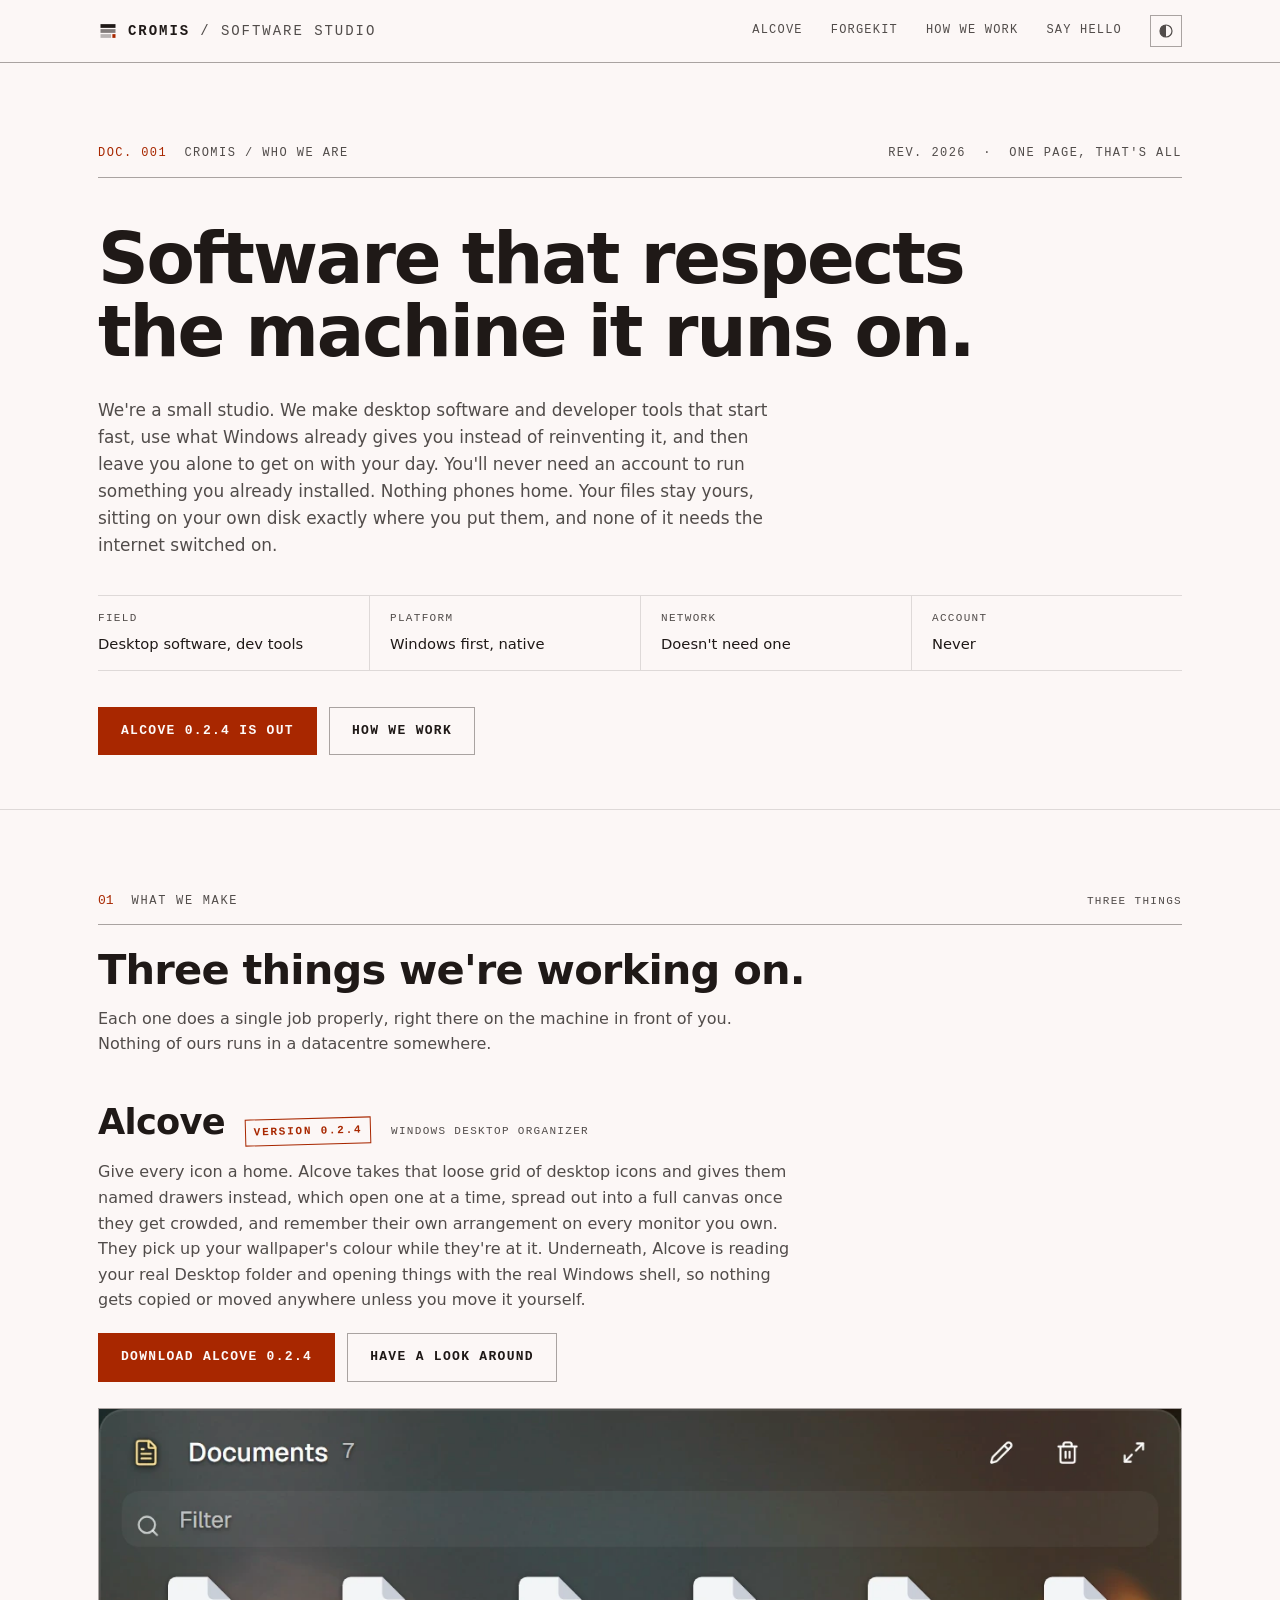
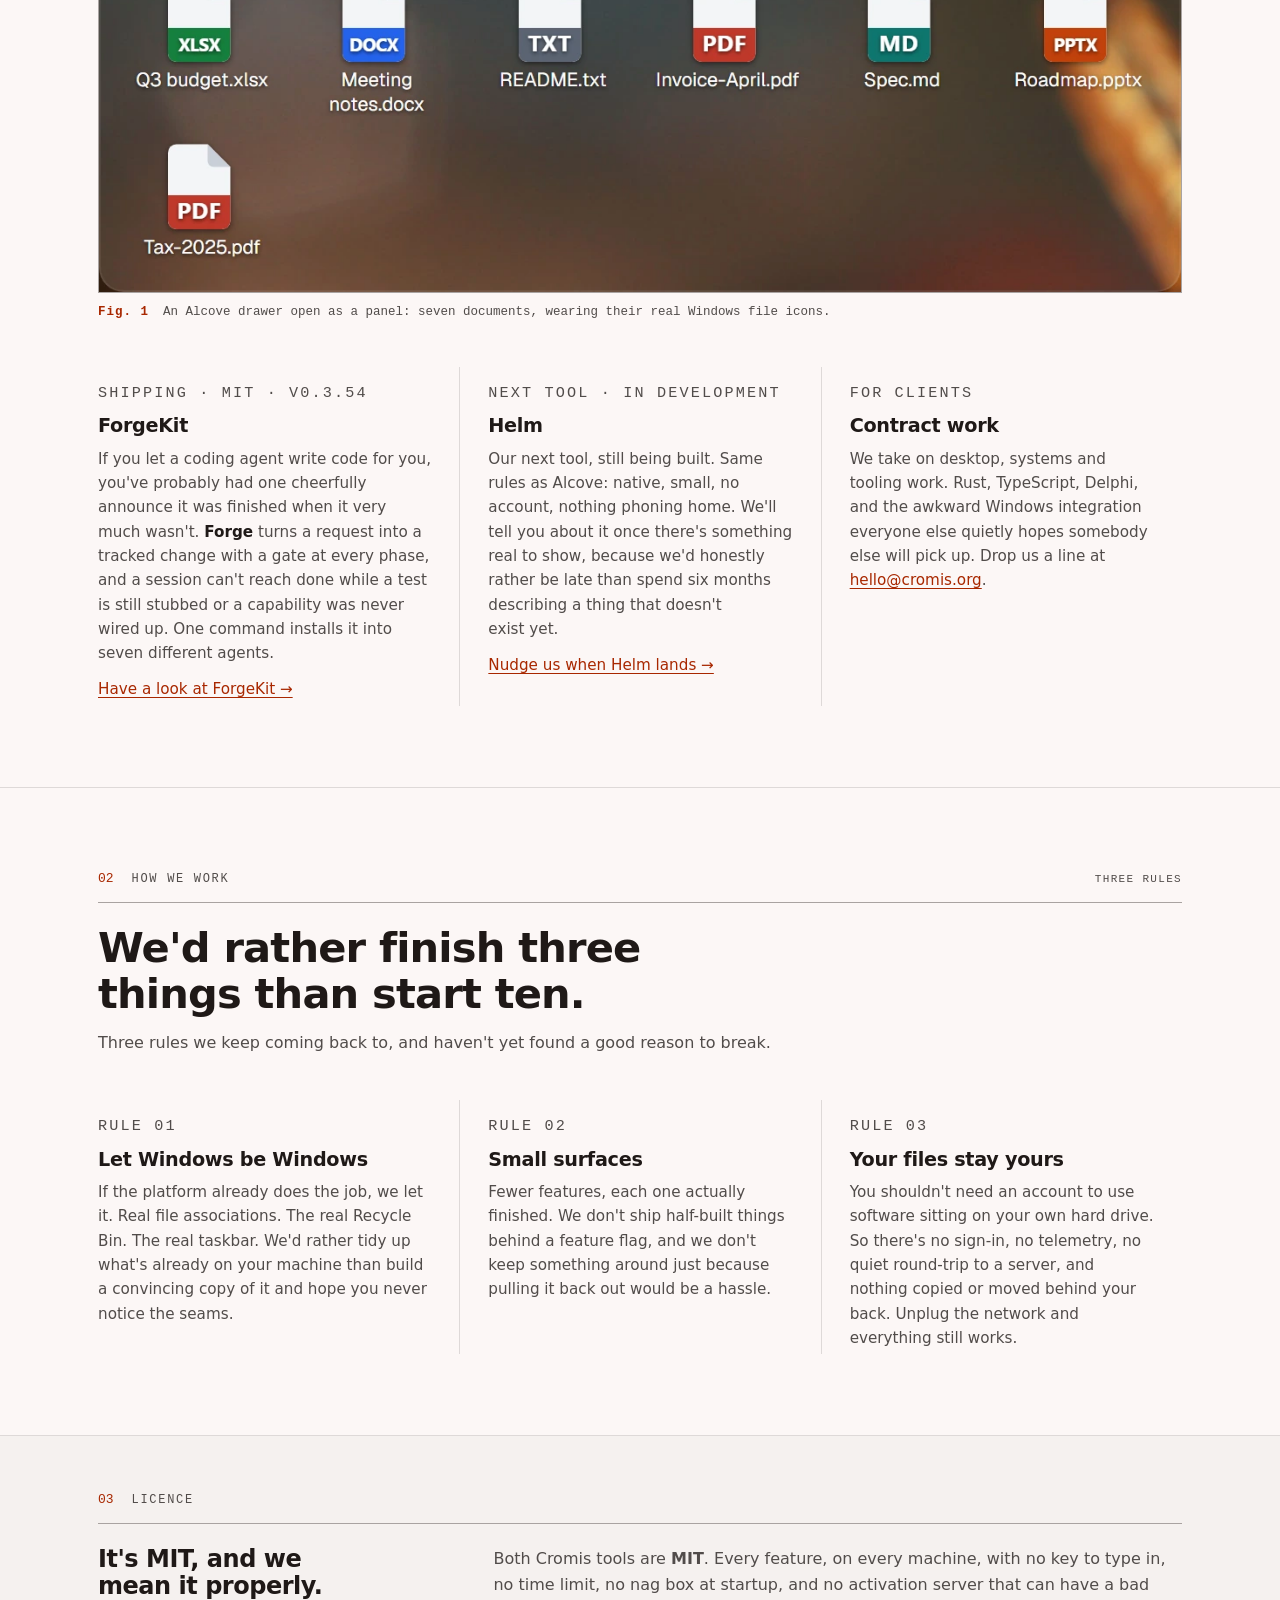
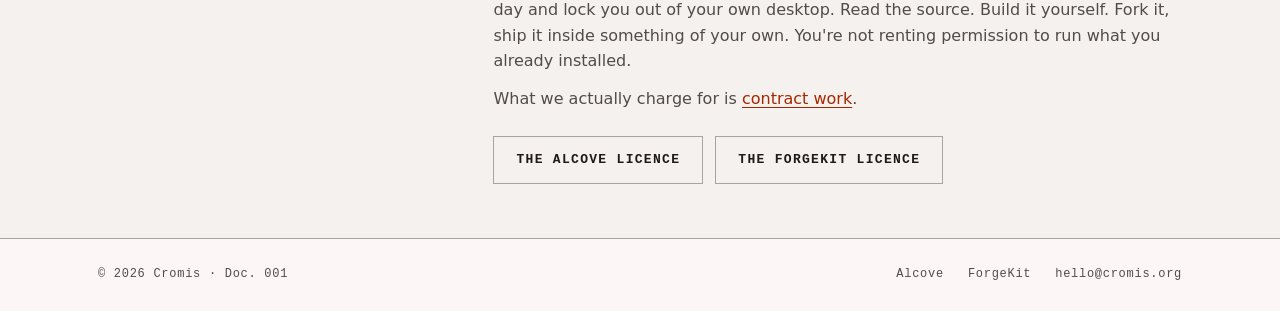
==== index.html @ 7c3c6e27 "Point the studio page at 0.2.4, and check that it stays pointed there. The root page still offered 0" ====
<!doctype html>
<html lang="en">
<head>
<meta charset="utf-8">
<meta name="viewport" content="width=device-width, initial-scale=1">
<title>Cromis: software that respects the machine it runs on</title>
<meta name="description" content="We're a small studio making desktop software and developer tools. Small, fast, native where it counts, and quiet about it. Makers of Alcove, the Windows desktop organizer.">
<link rel="icon" href="favicon.svg" type="image/svg+xml">
<link rel="stylesheet" href="style.css">
<script src="theme.js"></script>
<meta property="og:title" content="Cromis: software that respects the machine it runs on">
<meta property="og:description" content="A small studio making desktop software and developer tools. Makers of Alcove, the Windows desktop organizer.">
<meta property="og:type" content="website">
<meta property="og:url" content="https://cromis.org/">
<meta property="og:site_name" content="Cromis">
<meta property="og:image" content="https://cromis.org/og.jpg">
<meta property="og:image:width" content="1200">
<meta property="og:image:height" content="630">
<meta property="og:image:alt" content="Alcove, the Windows desktop organizer by Cromis: named drawers on a shelf rail, tinted to match the wallpaper.">
<meta name="twitter:card" content="summary_large_image">
<link rel="canonical" href="https://cromis.org/">
</head>
<body>

<header class="masthead">
  <div class="wrap">
    <a class="brand" href="./">
      <svg viewBox="0 0 32 32" aria-hidden="true">
        <rect x="4" y="5" width="24" height="6" fill="currentColor"/>
        <rect x="4" y="13" width="24" height="6" fill="currentColor" opacity=".55"/>
        <rect x="4" y="21" width="17" height="6" fill="currentColor" opacity=".3"/>
        <rect x="23" y="21" width="5" height="6" fill="var(--signal)"/>
      </svg>
      Cromis <span class="brand-sub">/ software studio</span>
    </a>
    <nav aria-label="Site">
      <a href="alcove/">Alcove</a>
      <a href="forgekit/">ForgeKit</a>
      <a href="#principles" class="hide-sm">How we work</a>
      <a href="mailto:hello@cromis.org">Say hello</a>
      <button class="theme" type="button" data-theme-toggle
              aria-label="Switch between dark and light" title="Switch between dark and light">
        <svg viewBox="0 0 24 24" aria-hidden="true">
          <circle cx="12" cy="12" r="9" fill="none" stroke="currentColor" stroke-width="1.8"/>
          <path d="M12 3a9 9 0 0 0 0 18z" fill="currentColor"/>
        </svg>
      </button>
    </nav>
  </div>
</header>

<main>

  <section class="doc">
    <div class="wrap">
      <p class="doc-line">
        <span><span class="doc-no">DOC. 001</span> &nbsp;Cromis / who we are</span>
        <span>Rev. 2026 &nbsp;·&nbsp; One page, that's all</span>
      </p>
      <h1>Software that respects the machine it runs on.</h1>
      <p class="lede">We're a small studio. We make desktop software and developer tools that start fast,
      use what Windows already gives you instead of reinventing it, and then leave you alone
      to get on with your day. You'll never need an account to run something you already
      installed. Nothing phones home. Your files stay yours, sitting on your own disk exactly
      where you put them, and none of it needs the internet switched on.</p>
      <dl class="facts">
        <div><dt>Field</dt><dd>Desktop software, dev tools</dd></div>
        <div><dt>Platform</dt><dd>Windows first, native</dd></div>
        <div><dt>Network</dt><dd>Doesn't need one</dd></div>
        <div><dt>Account</dt><dd>Never</dd></div>
      </dl>
      <div class="actions">
        <a class="btn btn-primary" href="alcove/">Alcove 0.2.4 is out</a>
        <a class="btn" href="#principles">How we work</a>
      </div>
    </div>
  </section>

  <section class="block" id="products">
    <div class="wrap">
      <p class="sec-head">
        <span class="sec-no">01</span>
        <span class="sec-kicker">What we make</span>
        <span class="sec-tag">Three things</span>
      </p>
      <h2>Three things we're working on.</h2>
      <p class="sec-sub">Each one does a single job properly, right there on the machine in
      front of you. Nothing of ours runs in a datacentre somewhere.</p>

      <article class="lead-product">
        <div class="row-line">
          <h3>Alcove</h3>
          <span class="stamp">Version 0.2.4</span>
          <span class="tagline">Windows desktop organizer</span>
        </div>
        <p>Give every icon a home. Alcove takes that loose grid of desktop icons and gives them
        named drawers instead, which open one at a time, spread out into a full canvas once they
        get crowded, and remember their own arrangement on every monitor you own. They pick up your wallpaper's colour while
        they're at it. Underneath, Alcove is reading your real
        Desktop folder and opening things with the real Windows shell, so nothing gets copied or
        moved anywhere unless you move it yourself.</p>
        <p class="actions" style="margin-top:20px">
          <a class="btn btn-primary" href="https://github.com/izkac/alcove/releases/download/v0.2.4/Alcove_0.2.4_x64-setup.exe">Download Alcove 0.2.4</a>
          <a class="btn" href="alcove/">Have a look around</a>
        </p>
        <figure>
          <img class="shot" src="alcove/img/panel.webp" width="1240" height="554"
               loading="lazy" decoding="async"
               alt="An Alcove drawer open on the desktop, tinted the colour of the wallpaper behind it, showing seven documents with their real Windows file icons.">
          <figcaption><span class="fig-no">Fig. 1</span>
          <span>An Alcove drawer open as a panel: seven documents, wearing their real Windows file icons.</span></figcaption>
        </figure>
      </article>

      <div class="cols cols-3">
        <article id="forgekit">
          <p class="col-kicker">Shipping &middot; MIT &middot; v0.3.54</p>
          <h3>ForgeKit</h3>
          <p>If you let a coding agent write code for you, you've probably had one cheerfully
          announce it was finished when it very much wasn't. <strong>Forge</strong> turns a
          request into a tracked change with a gate at every phase, and a session can't reach
          done while a test is still stubbed or a capability was never wired up. One command
          installs it into seven different agents.</p>
          <p><a href="forgekit/">Have a look at ForgeKit &rarr;</a></p>
        </article>
        <article id="helm">
          <p class="col-kicker">Next tool &middot; in development</p>
          <h3>Helm</h3>
          <p>Our next tool, still being built. Same rules as Alcove: native, small, no account,
          nothing phoning home. We'll tell you about it once there's something real to show, because we'd honestly
          rather be late than spend six months describing a thing that doesn't exist yet.</p>
          <p><a href="mailto:hello@cromis.org?subject=Tell%20me%20when%20Helm%20lands">Nudge us when Helm lands &rarr;</a></p>
        </article>
        <article>
          <p class="col-kicker">For clients</p>
          <h3>Contract work</h3>
          <p>We take on desktop, systems and tooling work. Rust, TypeScript, Delphi, and the
          awkward Windows integration everyone else quietly hopes somebody else will pick up.
          Drop us a line at <a href="mailto:hello@cromis.org">hello@cromis.org</a>.</p>
        </article>
      </div>
    </div>
  </section>

  <section class="block" id="principles">
    <div class="wrap">
      <p class="sec-head">
        <span class="sec-no">02</span>
        <span class="sec-kicker">How we work</span>
        <span class="sec-tag">Three rules</span>
      </p>
      <h2>We'd rather finish three things than start ten.</h2>
      <p class="sec-sub">Three rules we keep coming back to, and haven't yet found a good
      reason to break.</p>

      <div class="cols cols-3">
        <article>
          <p class="col-kicker">Rule 01</p>
          <h3>Let Windows be Windows</h3>
          <p>If the platform already does the job, we let it. Real file associations. The real
          Recycle Bin. The real taskbar. We'd rather tidy up what's already on your machine than
          build a convincing copy of it and hope you never notice the seams.</p>
        </article>
        <article>
          <p class="col-kicker">Rule 02</p>
          <h3>Small surfaces</h3>
          <p>Fewer features, each one actually finished. We don't ship half-built things behind
          a feature flag, and we don't keep something around just because pulling it back out
          would be a hassle.</p>
        </article>
        <article>
          <p class="col-kicker">Rule 03</p>
          <h3>Your files stay yours</h3>
          <p>You shouldn't need an account to use software sitting on your own hard drive. So
          there's no sign-in, no telemetry, no quiet round-trip to a server, and nothing copied
          or moved behind your back. Unplug the network and everything still works.</p>
        </article>
      </div>
    </div>
  </section>

  <section class="block band tight" id="licence">
    <div class="wrap">
      <p class="sec-head">
        <span class="sec-no">03</span>
        <span class="sec-kicker">Licence</span>
      </p>
      <div class="band-inner" style="margin-top:22px">
        <h2>It's MIT, and we mean it properly.</h2>
        <div>
          <p class="sec-sub" style="margin-top:0">Both Cromis tools are <strong>MIT</strong>.
          Every feature, on every machine, with no key to type in, no time limit, no nag box at
          startup, and no activation server that can have a bad day and lock you out of your own
          desktop. Read the source. Build it yourself. Fork it, ship it inside something of your
          own. You're not renting permission to run what you already installed.</p>
          <p class="sec-sub">What we actually charge for is
          <a href="#products">contract work</a>.</p>
          <p class="actions" style="margin-top:24px">
            <a class="btn" href="alcove/#licence">The Alcove licence</a>
            <a class="btn" href="forgekit/#licence">The ForgeKit licence</a>
          </p>
        </div>
      </div>
    </div>
  </section>

</main>

<footer class="site">
  <div class="wrap">
    <span>&copy; 2026 Cromis &middot; Doc. 001</span>
    <span class="links">
      <a href="alcove/">Alcove</a>
      <a href="forgekit/">ForgeKit</a>
      <a href="mailto:hello@cromis.org">hello@cromis.org</a>
    </span>
  </div>
</footer>

</body>
</html>
---- style.css ----
/* ==========================================================================
   CROMIS / SPEC SHEET
   The page as an engineering datasheet: calm ink, exact rules, one red pencil.
   ========================================================================== */

/* ---- Tokens ---------------------------------------------------------- */

:root {
  --mono: ui-monospace, "Cascadia Mono", "Cascadia Code", Consolas,
          "Liberation Mono", Menlo, monospace;
  --sans: system-ui, "Segoe UI", Roboto, "Helvetica Neue", Arial, sans-serif;

  --ease: cubic-bezier(0.22, 1, 0.36, 1);

  color-scheme: light;
}

:root,
[data-theme="light"] {
  --paper:       oklch(98% 0.005 40);
  --surface-1:   oklch(96% 0.005 40);
  --surface-2:   oklch(94% 0.006 40);
  --ink:         oklch(22% 0.01 40);
  --muted:       oklch(42% 0.008 40);
  --rule:        oklch(89% 0.006 40);
  --rule-strong: oklch(72% 0.008 40);
  --signal:      oklch(48% 0.17 35);
  --on-signal:   oklch(98.5% 0.004 40);
  --body-weight: 400;
  --body-leading: 1.6;
}

[data-theme="dark"] {
  /* depth comes from lighter surfaces, never from shadows */
  --paper:       oklch(18% 0.006 40);
  --surface-1:   oklch(21% 0.007 40);
  --surface-2:   oklch(24% 0.008 40);
  --ink:         oklch(92% 0.006 40);
  --muted:       oklch(70% 0.008 40);
  --rule:        oklch(30% 0.008 40);
  --rule-strong: oklch(44% 0.01 40);
  --signal:      oklch(70% 0.16 38);
  --on-signal:   oklch(18% 0.006 40);
  --body-weight: 350;
  --body-leading: 1.68;
  color-scheme: dark;
}

/* ---- Base ------------------------------------------------------------- */

*,
*::before,
*::after { box-sizing: border-box; }

html { scroll-padding-top: 24px; }

body {
  margin: 0;
  background: var(--paper);
  color: var(--ink);
  font-family: var(--sans);
  font-size: 16px;
  font-weight: var(--body-weight);
  line-height: var(--body-leading);
  text-rendering: optimizeLegibility;
  -webkit-font-smoothing: antialiased;
}

::selection { background: var(--signal); color: var(--on-signal); }

img { max-width: 100%; height: auto; display: block; }

h1, h2, h3 {
  font-family: var(--sans);
  font-weight: 650;
  letter-spacing: -0.02em;
  line-height: 1.12;
  text-wrap: balance;
  margin: 0;
}

p { margin: 0; text-wrap: pretty; }

a {
  color: var(--signal);
  text-decoration: underline;
  text-decoration-thickness: 1px;
  text-underline-offset: 3px;
  transition: color 150ms var(--ease);
}
a:hover { color: var(--ink); }

:focus-visible {
  outline: 2px solid var(--signal);
  outline-offset: 3px;
}

kbd {
  font-family: var(--mono);
  font-size: 0.82em;
  font-variant-numeric: tabular-nums;
  background: var(--surface-1);
  border: 1px solid var(--rule-strong);
  border-bottom-width: 2px;
  padding: 0.1em 0.45em;
  white-space: nowrap;
}

code {
  font-family: var(--mono);
  font-size: 0.88em;
  background: var(--surface-1);
  border: 1px solid var(--rule);
  padding: 0.05em 0.35em;
  overflow-wrap: anywhere; /* long paths and a 64-char hash must not push the page sideways */
}

.wrap {
  max-width: 1180px;
  margin-inline: auto;
  padding-inline: clamp(20px, 4vw, 48px);
}

/* ---- Masthead (nav) ---------------------------------------------------- */

.masthead {
  border-bottom: 1px solid var(--rule-strong);
}
.masthead .wrap {
  display: flex;
  align-items: center;
  justify-content: space-between;
  gap: 24px;
  min-height: 62px;
}

.brand {
  display: inline-flex;
  align-items: center;
  gap: 10px;
  font-family: var(--mono);
  font-size: 14px;
  font-weight: 700;
  letter-spacing: 0.14em;
  text-transform: uppercase;
  color: var(--ink);
  text-decoration: none;
}
.brand svg { width: 20px; height: 20px; flex: none; }
.brand .brand-sub {
  font-weight: 400;
  color: var(--muted);
  letter-spacing: 0.14em;
}

.masthead nav {
  display: flex;
  align-items: center;
  gap: clamp(14px, 2.4vw, 28px);
}
.masthead nav a {
  font-family: var(--mono);
  font-size: 12px;
  letter-spacing: 0.1em;
  text-transform: uppercase;
  color: var(--muted);
  text-decoration: none;
  padding-block: 4px;
  transition: color 150ms var(--ease);
}
.masthead nav a:hover { color: var(--ink); }
.masthead nav a[aria-current="page"] {
  color: var(--ink);
  text-decoration: underline;
  text-underline-offset: 5px;
  text-decoration-color: var(--signal);
  text-decoration-thickness: 1.5px;
}

.theme {
  display: inline-flex;
  align-items: center;
  justify-content: center;
  width: 32px;
  height: 32px;
  padding: 0;
  background: none;
  border: 1px solid var(--rule-strong);
  border-radius: 0;
  color: var(--muted);
  cursor: pointer;
  transition: color 150ms var(--ease), border-color 150ms var(--ease);
}
.theme:hover { color: var(--ink); border-color: var(--ink); }
.theme svg { width: 16px; height: 16px; }

/* ---- Document head (hero) ---------------------------------------------- */

.doc {
  padding-block: clamp(48px, 9vh, 88px) clamp(40px, 6vh, 64px);
  border-bottom: 1px solid var(--rule);
}

.doc-line {
  display: flex;
  flex-wrap: wrap;
  justify-content: space-between;
  gap: 6px 24px;
  font-family: var(--mono);
  font-size: 12px;
  letter-spacing: 0.12em;
  text-transform: uppercase;
  color: var(--muted);
  padding-bottom: 14px;
  border-bottom: 1px solid var(--rule-strong);
}
.doc-line .doc-no { color: var(--signal); }

.doc h1 {
  font-size: clamp(2.4rem, 1.5rem + 4.2vw, 4.4rem);
  letter-spacing: -0.03em;
  line-height: 1.04;
  margin-top: clamp(28px, 5vh, 48px);
  max-width: 18ch;
}

.doc .lede {
  margin-top: clamp(20px, 3vh, 28px);
  max-width: 65ch;
  font-size: 1.06rem;
  color: var(--muted);
}
.doc .lede strong, .doc .lede em { color: var(--ink); font-style: normal; }

/* Fact row: definition list as a ruled register */
.facts {
  display: grid;
  grid-template-columns: repeat(4, 1fr);
  margin: clamp(28px, 4vh, 40px) 0 0;
  border-top: 1px solid var(--rule);
  border-bottom: 1px solid var(--rule);
}
.facts > div {
  padding: 14px 20px 14px 0;
}
.facts > div + div {
  border-left: 1px solid var(--rule);
  padding-left: 20px;
}
.facts dt {
  font-family: var(--mono);
  font-size: 11px;
  letter-spacing: 0.12em;
  text-transform: uppercase;
  color: var(--muted);
  margin-bottom: 4px;
}
.facts dd {
  margin: 0;
  font-size: 0.92rem;
  font-variant-numeric: tabular-nums;
}
.facts dd code { font-size: 0.82em; }

.actions {
  display: flex;
  flex-wrap: wrap;
  gap: 12px;
  margin-top: clamp(28px, 4vh, 40px);
}

.btn {
  display: inline-block;
  font-family: var(--mono);
  font-size: 13px;
  font-weight: 700;
  letter-spacing: 0.1em;
  text-transform: uppercase;
  text-decoration: none;
  padding: 13px 22px;
  border: 1px solid var(--rule-strong);
  color: var(--ink);
  transition: color 150ms var(--ease), border-color 150ms var(--ease),
              background-color 150ms var(--ease);
}
.btn:hover { border-color: var(--ink); color: var(--ink); }

.btn-primary {
  background: var(--signal);
  border-color: var(--signal);
  color: var(--on-signal);
}
.btn-primary:hover {
  background: var(--ink);
  border-color: var(--ink);
  color: var(--paper);
}

/* ---- Sections ------------------------------------------------------------ */

section.block { padding-block: clamp(56px, 9vh, 88px); }
section.block + section.block { border-top: 1px solid var(--rule); }
section.block.tight { padding-block: clamp(40px, 6vh, 64px); }
section.block.band { background: var(--surface-1); }

.sec-head {
  display: flex;
  align-items: baseline;
  gap: 18px;
  padding-bottom: 12px;
  border-bottom: 1px solid var(--rule-strong);
}
.sec-no {
  font-family: var(--mono);
  font-size: 13px;
  font-variant-numeric: tabular-nums;
  color: var(--signal);
}
.sec-kicker {
  font-family: var(--mono);
  font-size: 12px;
  letter-spacing: 0.14em;
  text-transform: uppercase;
  color: var(--muted);
}
.sec-tag {
  margin-left: auto;
  font-family: var(--mono);
  font-size: 11px;
  letter-spacing: 0.12em;
  text-transform: uppercase;
  color: var(--muted);
}

.sec-head + h2 {
  font-size: clamp(1.7rem, 1.3rem + 1.9vw, 2.6rem);
  margin-top: 22px;
  max-width: 26ch;
}
.sec-sub {
  margin-top: 12px;
  max-width: 68ch;
  color: var(--muted);
}

/* ---- Ruled columns (no cards anywhere) ----------------------------------- */

.cols {
  display: grid;
  gap: 0;
  margin-top: clamp(32px, 5vh, 48px);
}
.cols-2 { grid-template-columns: 1fr 1fr; }
.cols-3 { grid-template-columns: 1fr 1fr 1fr; }
.cols > * {
  padding: 4px 28px 4px 0;
  min-width: 0;
}
.cols > * + * {
  border-left: 1px solid var(--rule);
  padding-left: 28px;
}
/* Two figures held up against each other: equal columns, so the comparison is fair. */
.cols.pair > *:last-child { padding-right: 0; }

.col-kicker {
  font-family: var(--mono);
  font-size: 11px;
  letter-spacing: 0.14em;
  text-transform: uppercase;
  color: var(--muted);
  margin-bottom: 10px;
}
.cols h3 {
  font-size: 1.2rem;
  letter-spacing: -0.015em;
}
.cols p {
  margin-top: 10px;
  color: var(--muted);
  font-size: 0.95rem;
  max-width: 62ch;
}
.cols p strong, .cols li strong { color: var(--ink); font-weight: 600; }
.cols p + p { margin-top: 12px; }

/* ---- Product lead (Alcove on the homepage) -------------------------------- */

.lead-product {
  margin-top: clamp(32px, 5vh, 48px);
}
.lead-product .row-line {
  display: flex;
  flex-wrap: wrap;
  align-items: baseline;
  gap: 10px 20px;
}
.lead-product h3 {
  font-size: clamp(1.6rem, 1.3rem + 1.4vw, 2.2rem);
  letter-spacing: -0.02em;
}
.lead-product p {
  margin-top: 14px;
  max-width: 68ch;
  color: var(--muted);
}
.lead-product p strong { color: var(--ink); font-weight: 600; }
/* Status stamp: the red pencil, used once per context */
.stamp {
  display: inline-block;
  font-family: var(--mono);
  font-size: 11px;
  font-weight: 700;
  letter-spacing: 0.16em;
  text-transform: uppercase;
  color: var(--signal);
  border: 1.5px solid var(--signal);
  padding: 0.35em 0.7em;
  transform: rotate(-1.5deg);
  white-space: nowrap;
}
.tagline {
  font-family: var(--mono);
  font-size: 11px;
  letter-spacing: 0.12em;
  text-transform: uppercase;
  color: var(--muted);
}

/* ---- Figures ---------------------------------------------------------------- */

figure { margin: 0; }
.shot {
  width: 100%;
  border: 1px solid var(--rule-strong);
  background: var(--surface-2);
}
/* A shot cropped to a rounded panel carries its own edge and transparent
   corners: a box around it would show as four notches. */
.shot.bare {
  border: 0;
  background: transparent;
}
figcaption {
  display: flex;
  gap: 14px;
  align-items: baseline;
  margin-top: 10px;
  font-family: var(--mono);
  font-size: 12.5px;
  line-height: 1.5;
  color: var(--muted);
}
.fig-no {
  flex: none;
  font-weight: 700;
  letter-spacing: 0.08em;
  color: var(--signal);
  font-variant-numeric: tabular-nums;
}

.lead-product figure { margin-top: 26px; }
.doc figure { margin-top: clamp(30px, 5vh, 44px); }

/* ---- Terminal transcript: the CLI's own output, unretouched ------------------- */

.term {
  margin: 0;
  overflow-x: auto;
  border: 1px solid var(--rule-strong);
  background: var(--surface-2);
  padding: 16px 18px;
  font-family: var(--mono);
  font-size: 12.5px;
  line-height: 1.7;
  color: var(--muted);
  white-space: pre;
}
/* Grid children must be allowed to shrink, or a wide transcript blows the column out. */
.entry > *, .band-inner > *, .doc { min-width: 0; }
.term b { color: var(--ink); font-weight: 600; }
.term i { color: var(--signal); font-style: normal; font-weight: 700; }

/* ---- Feature entries (Alcove page) ------------------------------------------ */

.entries { margin-top: clamp(24px, 4vh, 40px); }
.entry {
  display: grid;
  grid-template-columns: 5fr 7fr;
  gap: clamp(28px, 4vw, 56px);
  align-items: start;
  padding-block: clamp(32px, 5vh, 48px);
}
.entry + .entry { border-top: 1px solid var(--rule); }
.entry:first-child { padding-top: 8px; }
.entry .entry-no {
  font-family: var(--mono);
  font-size: 12px;
  color: var(--signal);
  letter-spacing: 0.1em;
  font-variant-numeric: tabular-nums;
}
.entry h3 {
  font-size: 1.45rem;
  margin-top: 8px;
}
.entry .entry-body { margin-top: 12px; color: var(--muted); max-width: 60ch; }
.entry .entry-body strong { color: var(--ink); font-weight: 600; }
.entry.flip { grid-template-columns: 7fr 5fr; }
.entry.flip .entry-text { order: 2; }
.entry.flip .entry-art { order: 1; }
.entry.full { grid-template-columns: 1fr; }
.entry.full .entry-body { max-width: 68ch; }
.entry.full .entry-art { max-width: 900px; }

/* ---- Checklist register ------------------------------------------------------ */

.checks {
  list-style: none;
  margin: 0;
  padding: 0;
}
.checks li {
  position: relative;
  padding: 14px 0 14px 26px;
  border-top: 1px solid var(--rule);
  color: var(--muted);
  font-size: 0.95rem;
}
.checks li::before {
  content: "";
  position: absolute;
  left: 2px;
  top: 1.55em;
  width: 7px;
  height: 7px;
  background: var(--ink);
}
.checks li strong { color: var(--ink); font-weight: 600; }
.cols .checks > li:first-child { border-top: 0; padding-top: 4px; }
.cols .checks > li:first-child::before { top: 0.85em; }

/* ---- Shortcut table ------------------------------------------------------------ */

table.keys {
  width: 100%;
  border-collapse: collapse;
  margin-top: clamp(24px, 4vh, 36px);
  border-top: 1px solid var(--rule-strong);
  border-bottom: 1px solid var(--rule-strong);
  font-variant-numeric: tabular-nums;
}
table.keys caption {
  text-align: left;
  font-family: var(--mono);
  font-size: 11px;
  letter-spacing: 0.12em;
  text-transform: uppercase;
  color: var(--muted);
  padding-bottom: 10px;
}
table.keys th {
  font-family: var(--mono);
  font-size: 11px;
  font-weight: 700;
  letter-spacing: 0.14em;
  text-transform: uppercase;
  text-align: left;
  color: var(--muted);
  padding: 10px 16px 10px 0;
  border-bottom: 1px solid var(--rule-strong);
}
table.keys td {
  padding: 11px 16px 11px 0;
  border-bottom: 1px solid var(--rule);
  vertical-align: baseline;
}
table.keys tbody tr:last-child td { border-bottom: 0; }
table.keys td:first-child { white-space: nowrap; width: 1%; padding-right: 28px; }
table.keys td:last-child { color: var(--muted); }
table.keys tbody tr { transition: background-color 150ms var(--ease); }
table.keys tbody tr:hover { background: var(--surface-1); }

.note {
  margin-top: 18px;
  max-width: 72ch;
  font-size: 0.9rem;
  color: var(--muted);
}
.note strong { color: var(--ink); font-weight: 600; }

/* ---- Licence / callout band ----------------------------------------------------- */

.band-inner { display: grid; grid-template-columns: 4fr 8fr; gap: clamp(28px, 4vw, 64px); }
.band-inner h2, .band-inner h3 { max-width: none; }

.small { font-size: 0.9rem; color: var(--muted); }

/* ---- Status / get --------------------------------------------------------------- */

.status-line {
  display: flex;
  flex-wrap: wrap;
  align-items: center;
  gap: 18px;
  margin-top: 22px;
}

/* ---- Footer ----------------------------------------------------------------------- */

footer.site {
  border-top: 1px solid var(--rule-strong);
  padding-block: 26px;
}
footer.site .wrap {
  display: flex;
  flex-wrap: wrap;
  justify-content: space-between;
  gap: 10px 32px;
  font-family: var(--mono);
  font-size: 12px;
  letter-spacing: 0.06em;
  color: var(--muted);
}
footer.site .links { display: flex; gap: 24px; flex-wrap: wrap; }
footer.site a { color: var(--muted); text-decoration: none; }
footer.site a:hover { color: var(--ink); }

/* ---- Responsive --------------------------------------------------------------------- */

@media (max-width: 860px) {
  .facts { grid-template-columns: 1fr 1fr; }
  .facts > div { border-top: 1px solid var(--rule); }
  .facts > div:nth-child(-n+2) { border-top: 0; }
  .facts > div:nth-child(even) { border-left: 1px solid var(--rule); padding-left: 20px; }
  .facts > div:nth-child(odd) { border-left: 0; padding-left: 0; }

  .cols-2, .cols-3 { grid-template-columns: 1fr; }
  .cols > * { padding: 20px 0; }
  .cols > * + * { border-left: 0; border-top: 1px solid var(--rule); padding-left: 0; }
  .cols > *:first-child { padding-top: 4px; }

  .entry, .entry.flip { grid-template-columns: 1fr; }
  .entry.flip .entry-text { order: 1; }
  .entry.flip .entry-art { order: 2; }

  .band-inner { grid-template-columns: 1fr; }

  .masthead nav a.hide-sm { display: none; }
  .brand .brand-sub { display: none; }
}

/* ---- Motion discipline ----------------------------------------------------------------- */

@media (prefers-reduced-motion: reduce) {
  *, *::before, *::after { transition: none !important; }
}

/* ---- Print: a spec sheet should print like one ------------------------------------------- */

@media print {
  .masthead nav, .theme, .actions { display: none; }
}
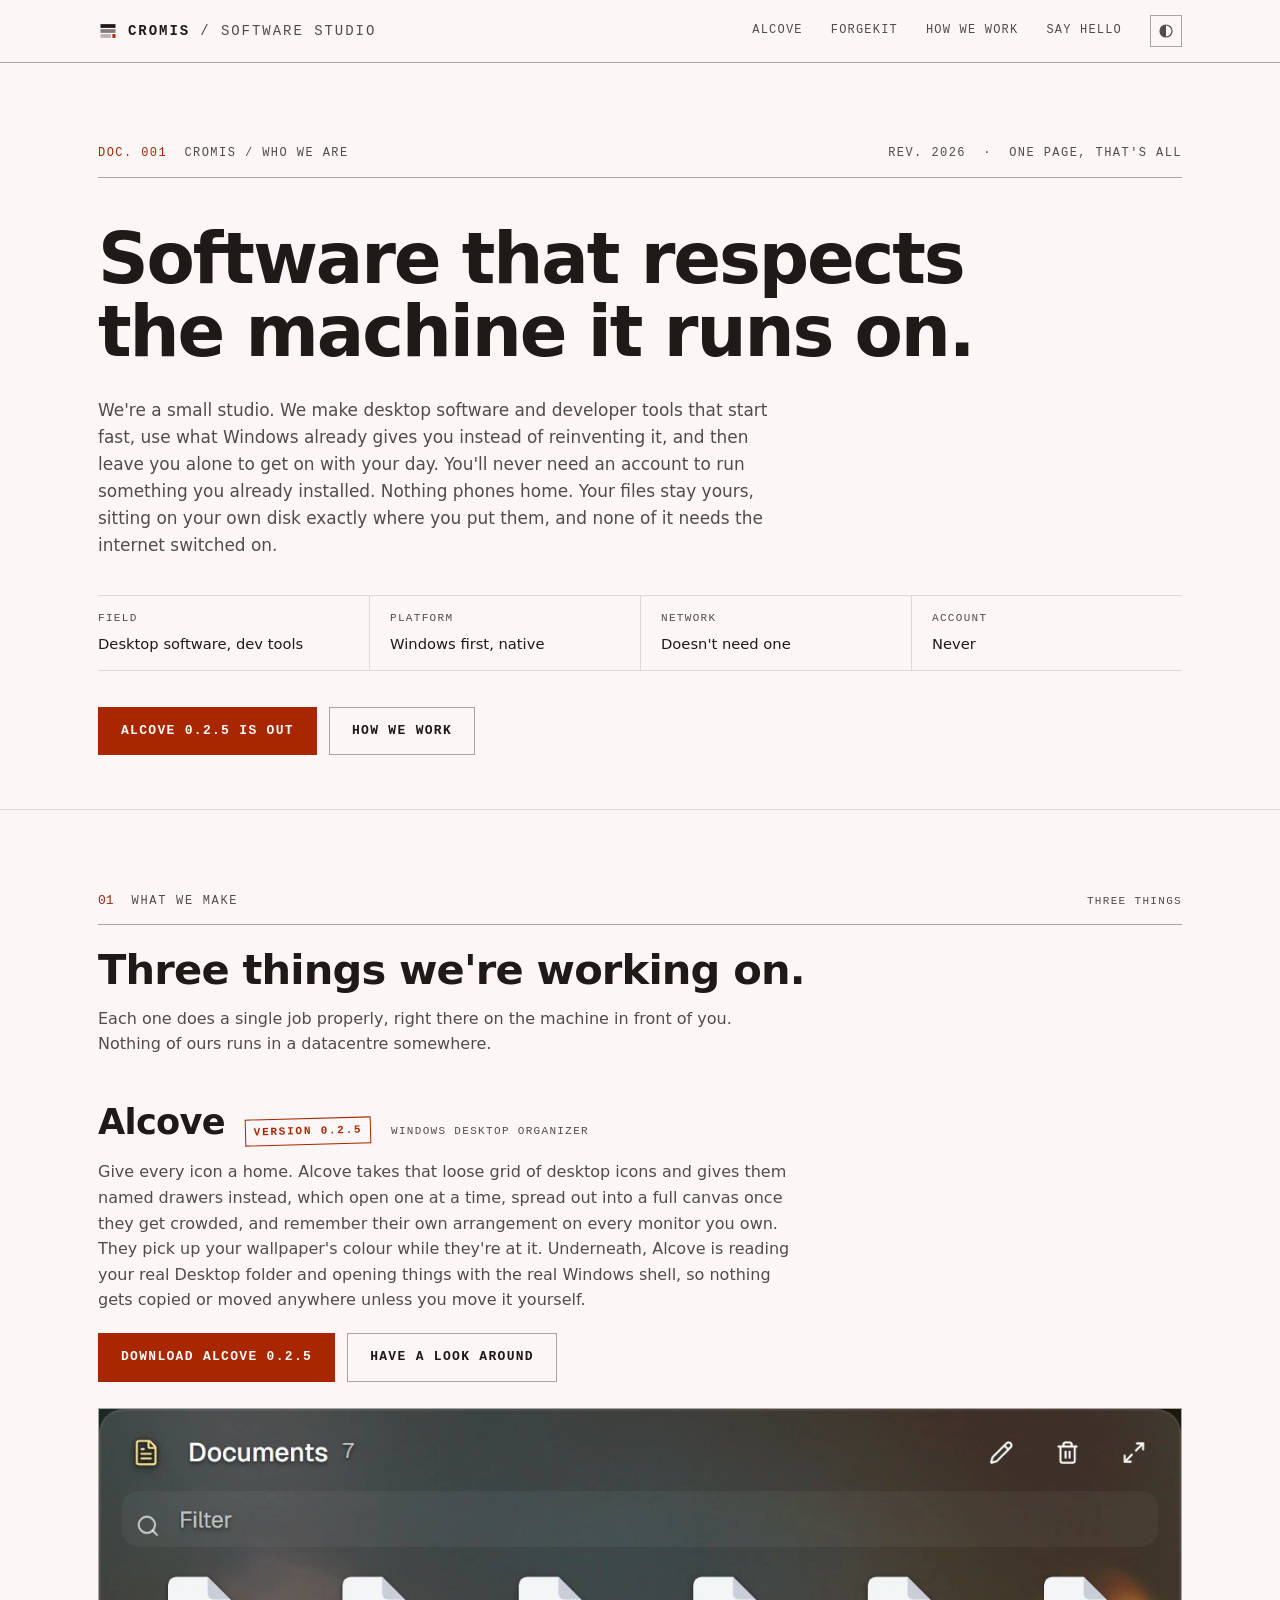
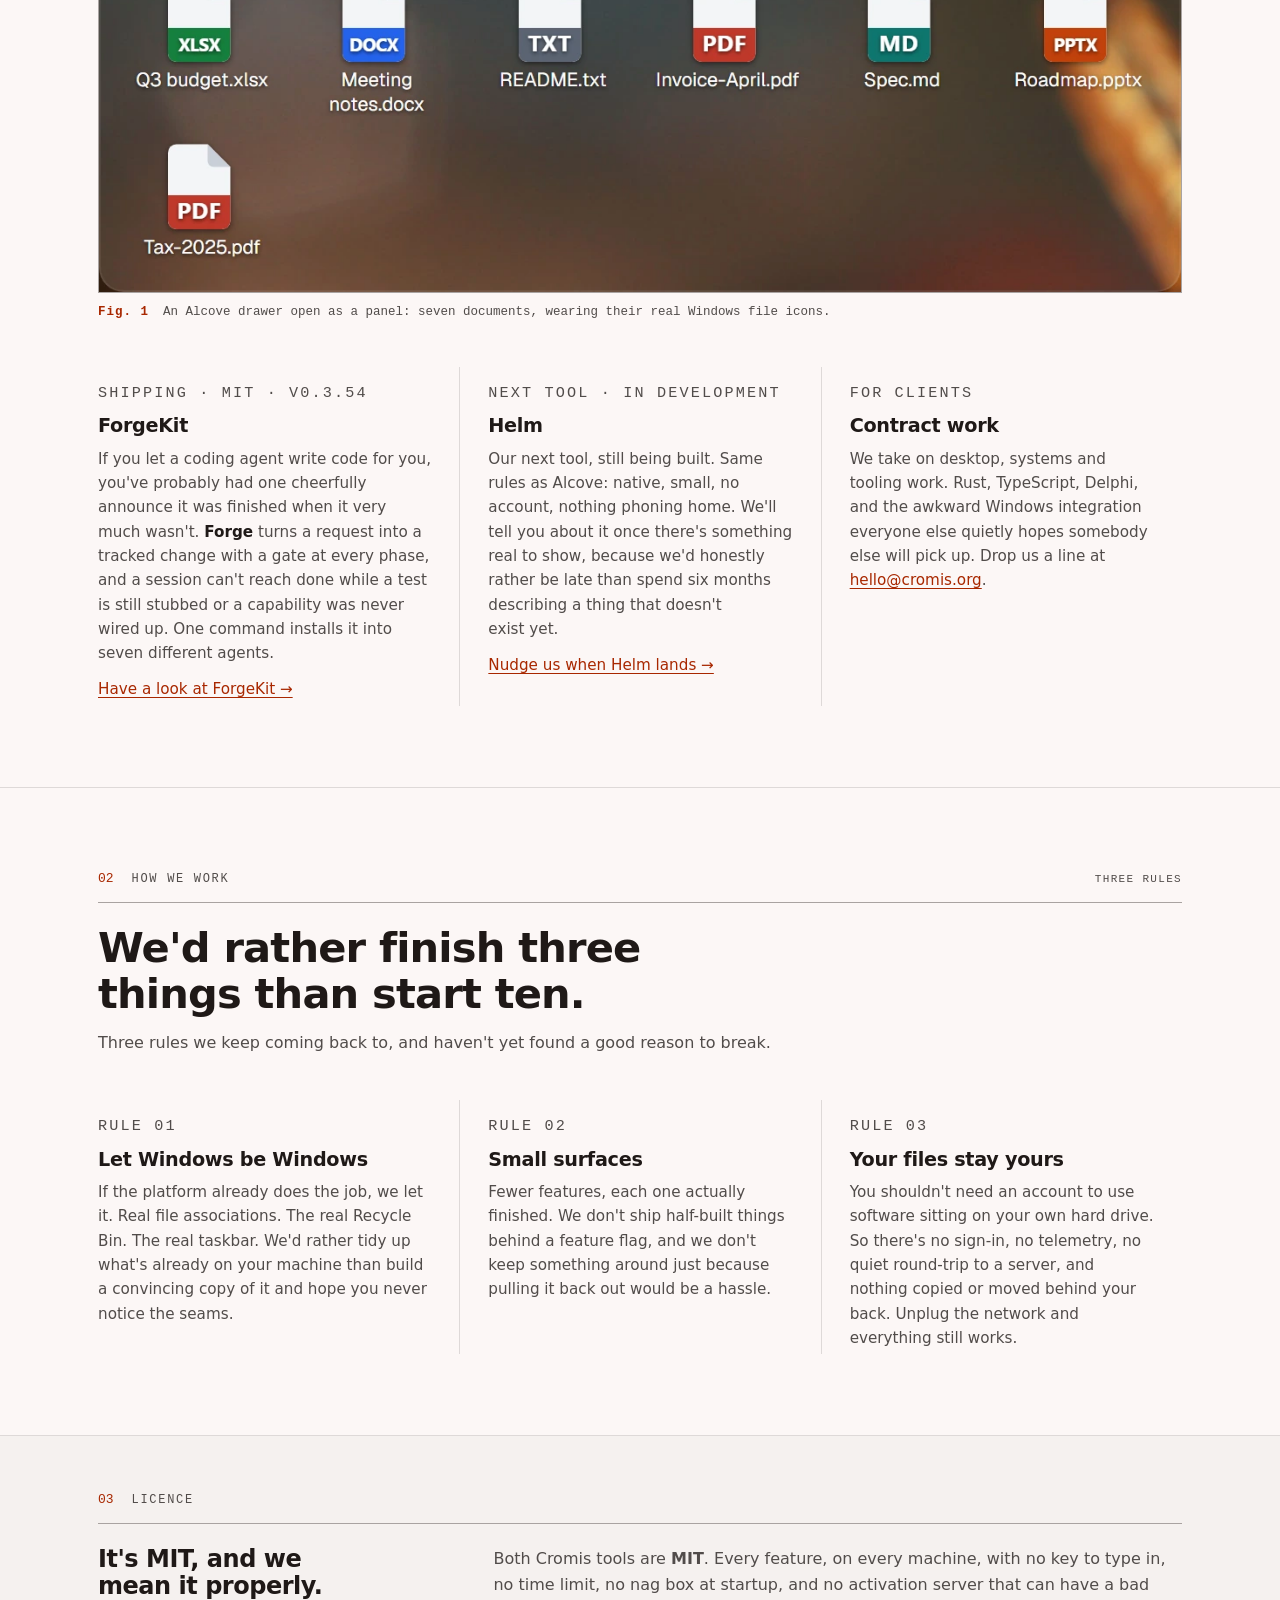
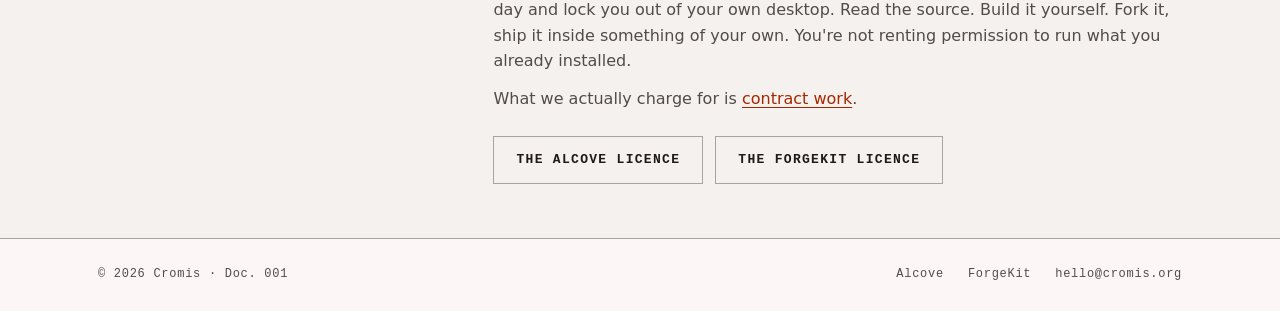
==== commit 735b81bc: "Ship Alcove 0.2.5 on the site. The download, checksum and version stamps now point at 0.2.5. This on" ====
--- a/index.html
+++ b/index.html
@@ -70,7 +70,7 @@
         <div><dt>Account</dt><dd>Never</dd></div>
       </dl>
       <div class="actions">
-        <a class="btn btn-primary" href="alcove/">Alcove 0.2.4 is out</a>
+        <a class="btn btn-primary" href="alcove/">Alcove 0.2.5 is out</a>
         <a class="btn" href="#principles">How we work</a>
       </div>
     </div>
@@ -90,7 +90,7 @@
       <article class="lead-product">
         <div class="row-line">
           <h3>Alcove</h3>
-          <span class="stamp">Version 0.2.4</span>
+          <span class="stamp">Version 0.2.5</span>
           <span class="tagline">Windows desktop organizer</span>
         </div>
         <p>Give every icon a home. Alcove takes that loose grid of desktop icons and gives them
@@ -100,7 +100,7 @@
         Desktop folder and opening things with the real Windows shell, so nothing gets copied or
         moved anywhere unless you move it yourself.</p>
         <p class="actions" style="margin-top:20px">
-          <a class="btn btn-primary" href="https://github.com/izkac/alcove/releases/download/v0.2.4/Alcove_0.2.4_x64-setup.exe">Download Alcove 0.2.4</a>
+          <a class="btn btn-primary" href="https://github.com/izkac/alcove/releases/download/v0.2.5/Alcove_0.2.5_x64-setup.exe">Download Alcove 0.2.5</a>
           <a class="btn" href="alcove/">Have a look around</a>
         </p>
         <figure>
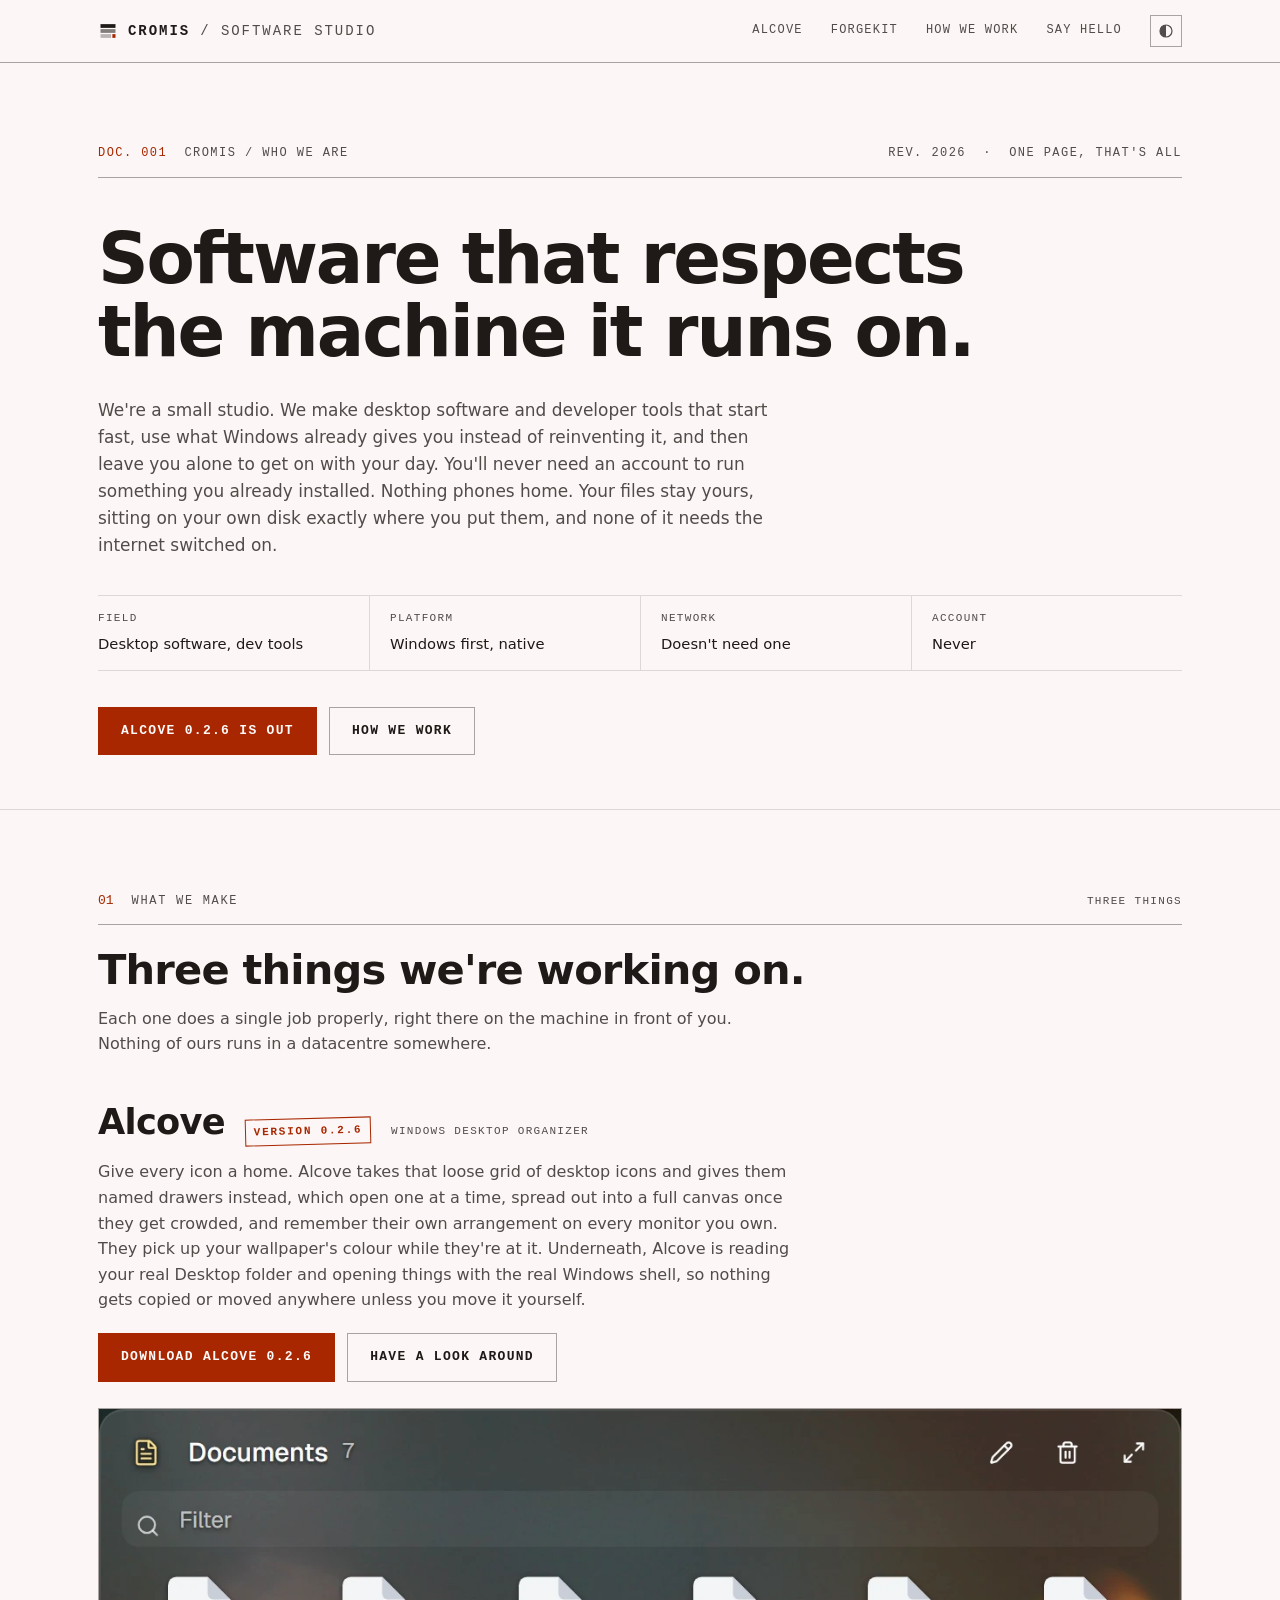
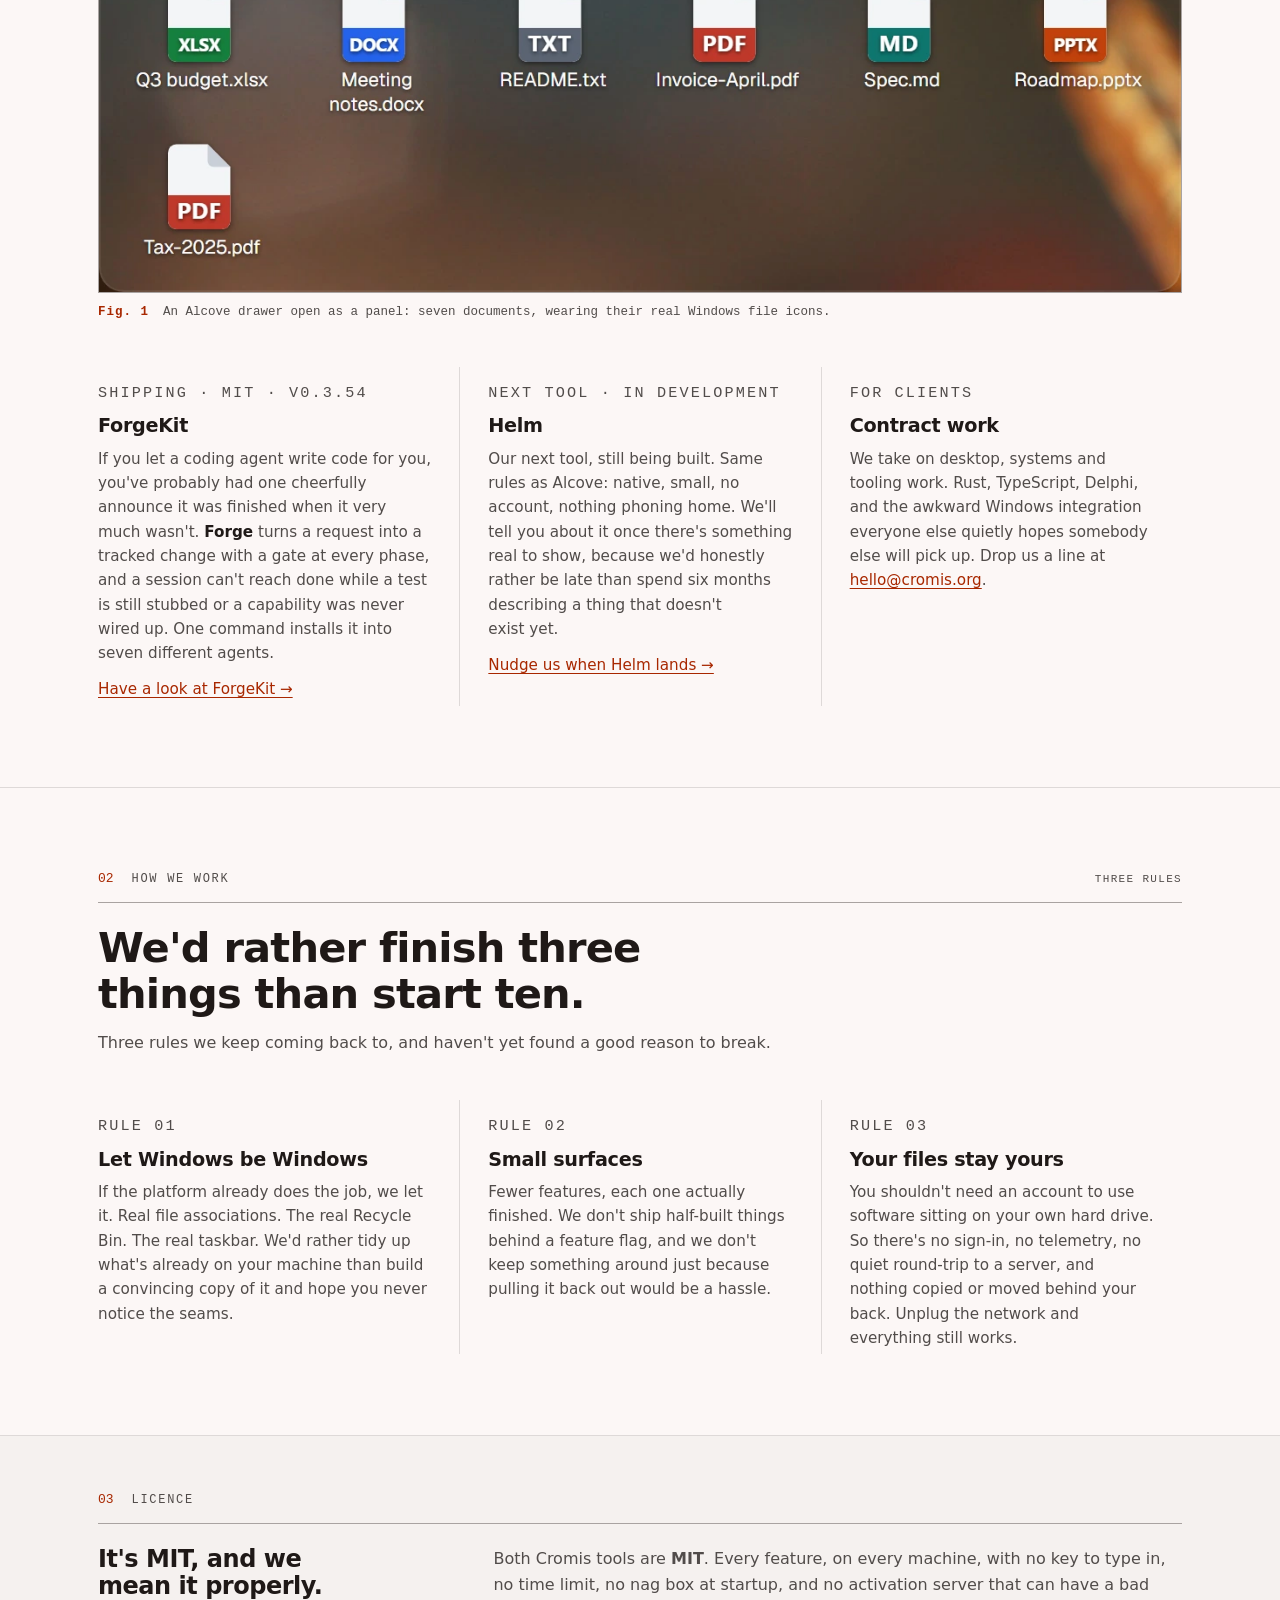
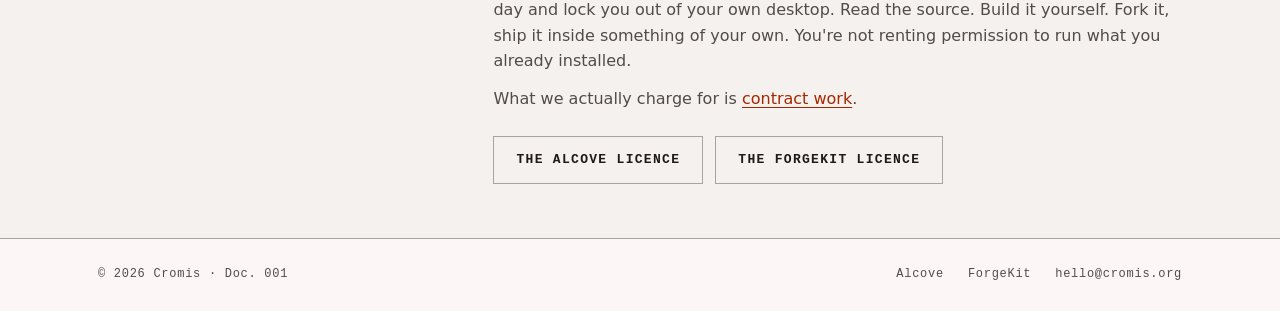
==== commit 8b22fcb1: "Ship Alcove 0.2.6 on the site. The download, checksum and version stamps now point at 0.2.6. This on" ====
--- a/index.html
+++ b/index.html
@@ -70,7 +70,7 @@
         <div><dt>Account</dt><dd>Never</dd></div>
       </dl>
       <div class="actions">
-        <a class="btn btn-primary" href="alcove/">Alcove 0.2.5 is out</a>
+        <a class="btn btn-primary" href="alcove/">Alcove 0.2.6 is out</a>
         <a class="btn" href="#principles">How we work</a>
       </div>
     </div>
@@ -90,7 +90,7 @@
       <article class="lead-product">
         <div class="row-line">
           <h3>Alcove</h3>
-          <span class="stamp">Version 0.2.5</span>
+          <span class="stamp">Version 0.2.6</span>
           <span class="tagline">Windows desktop organizer</span>
         </div>
         <p>Give every icon a home. Alcove takes that loose grid of desktop icons and gives them
@@ -100,7 +100,7 @@
         Desktop folder and opening things with the real Windows shell, so nothing gets copied or
         moved anywhere unless you move it yourself.</p>
         <p class="actions" style="margin-top:20px">
-          <a class="btn btn-primary" href="https://github.com/izkac/alcove/releases/download/v0.2.5/Alcove_0.2.5_x64-setup.exe">Download Alcove 0.2.5</a>
+          <a class="btn btn-primary" href="https://github.com/izkac/alcove/releases/download/v0.2.6/Alcove_0.2.6_x64-setup.exe">Download Alcove 0.2.6</a>
           <a class="btn" href="alcove/">Have a look around</a>
         </p>
         <figure>
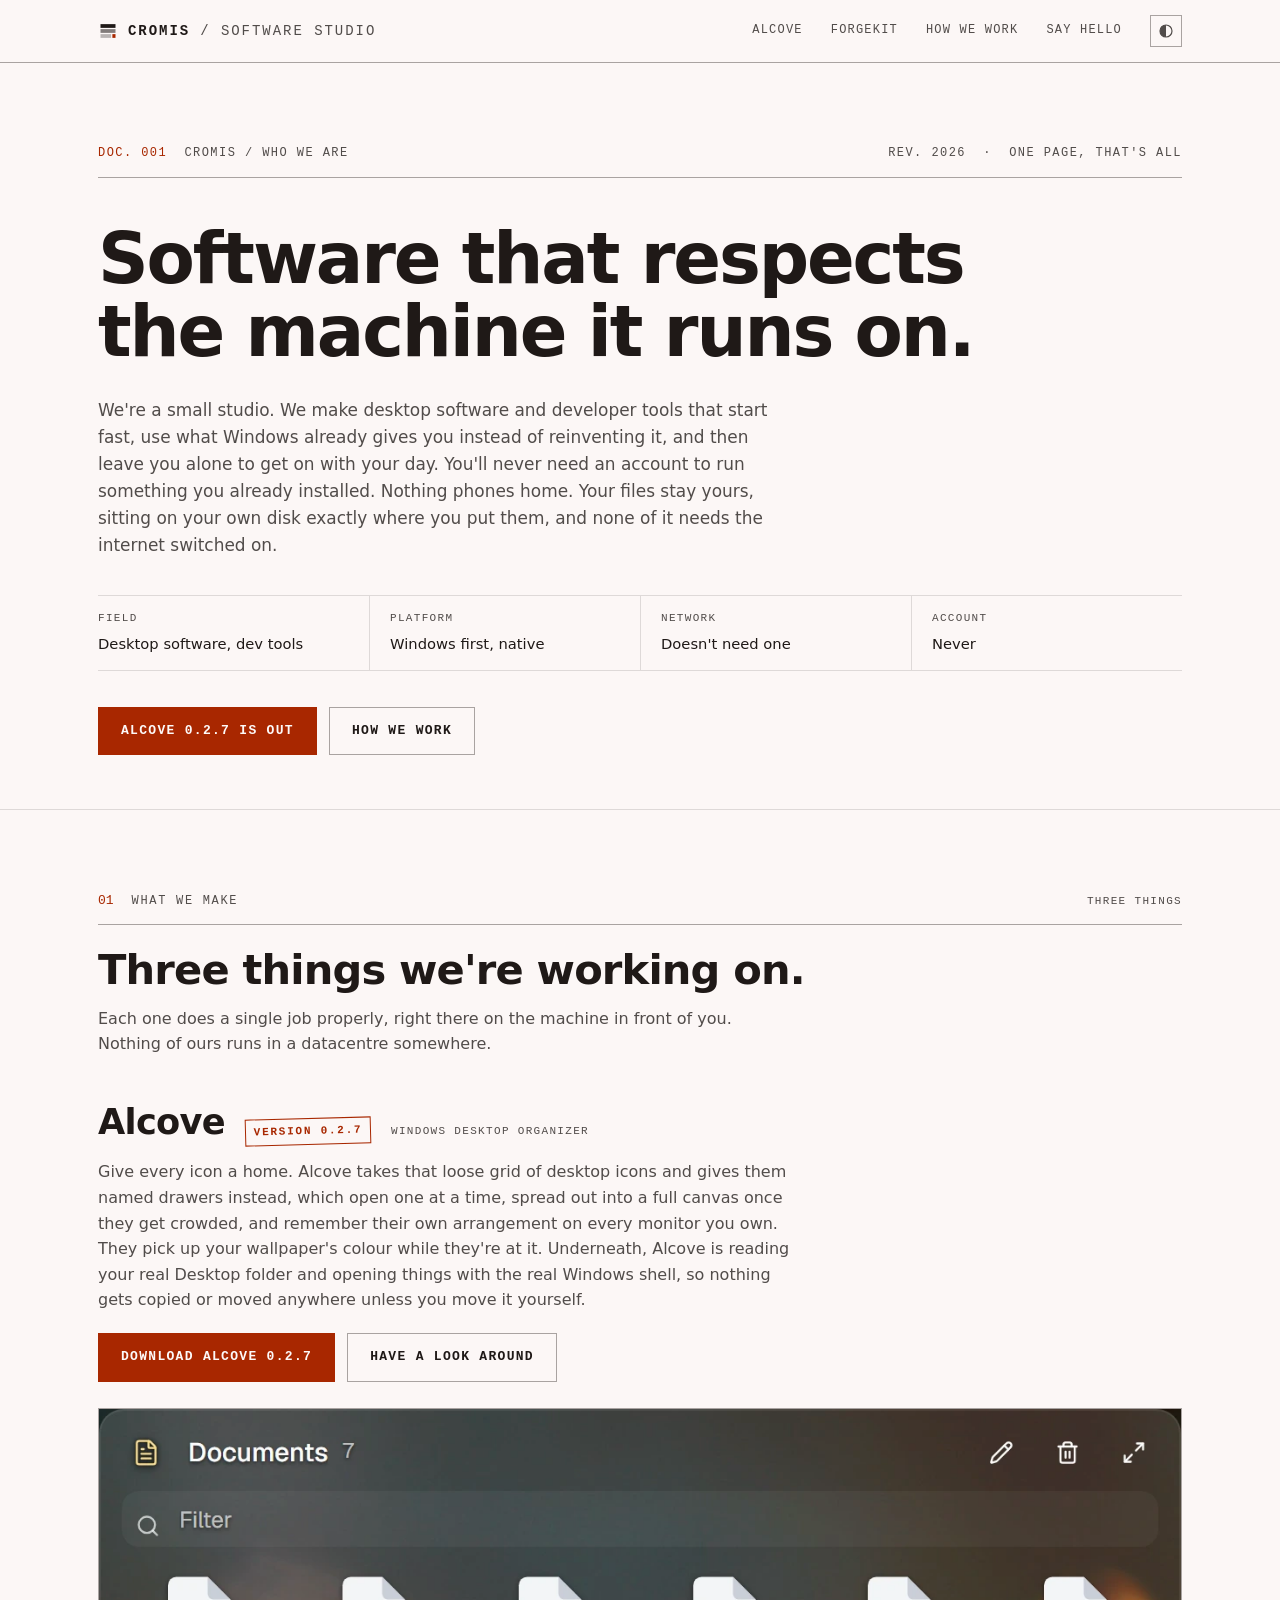
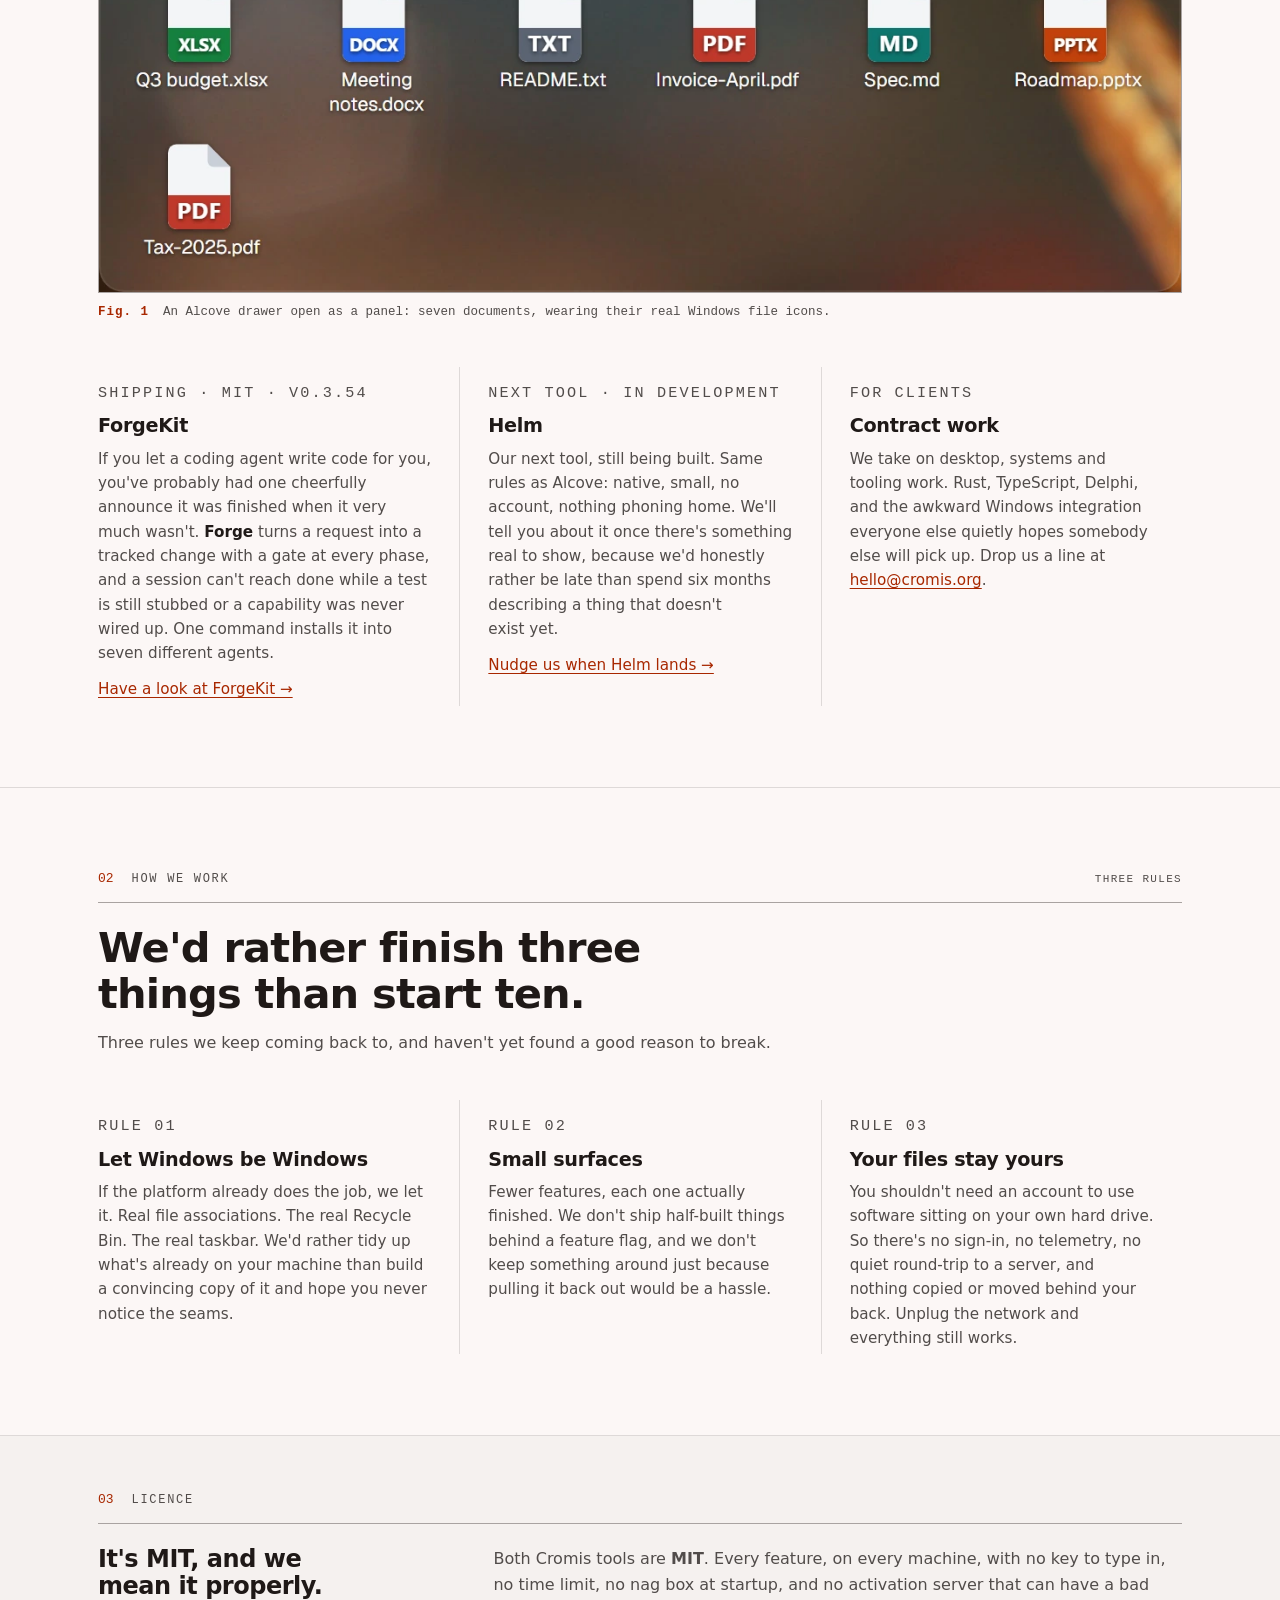
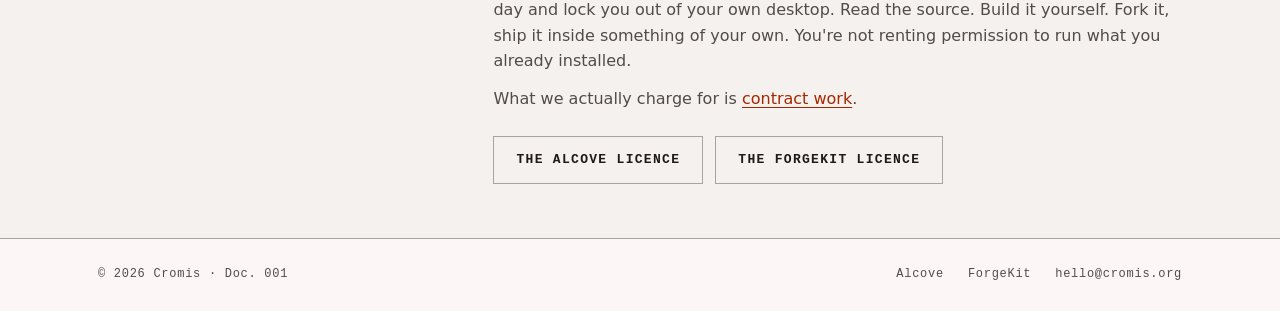
==== commit 2292c2a4: "Ship Alcove 0.2.7 on the site. The download, checksum and version stamps now point at 0.2.7. Show De" ====
--- a/index.html
+++ b/index.html
@@ -70,7 +70,7 @@
         <div><dt>Account</dt><dd>Never</dd></div>
       </dl>
       <div class="actions">
-        <a class="btn btn-primary" href="alcove/">Alcove 0.2.6 is out</a>
+        <a class="btn btn-primary" href="alcove/">Alcove 0.2.7 is out</a>
         <a class="btn" href="#principles">How we work</a>
       </div>
     </div>
@@ -90,7 +90,7 @@
       <article class="lead-product">
         <div class="row-line">
           <h3>Alcove</h3>
-          <span class="stamp">Version 0.2.6</span>
+          <span class="stamp">Version 0.2.7</span>
           <span class="tagline">Windows desktop organizer</span>
         </div>
         <p>Give every icon a home. Alcove takes that loose grid of desktop icons and gives them
@@ -100,7 +100,7 @@
         Desktop folder and opening things with the real Windows shell, so nothing gets copied or
         moved anywhere unless you move it yourself.</p>
         <p class="actions" style="margin-top:20px">
-          <a class="btn btn-primary" href="https://github.com/izkac/alcove/releases/download/v0.2.6/Alcove_0.2.6_x64-setup.exe">Download Alcove 0.2.6</a>
+          <a class="btn btn-primary" href="https://github.com/izkac/alcove/releases/download/v0.2.7/Alcove_0.2.7_x64-setup.exe">Download Alcove 0.2.7</a>
           <a class="btn" href="alcove/">Have a look around</a>
         </p>
         <figure>
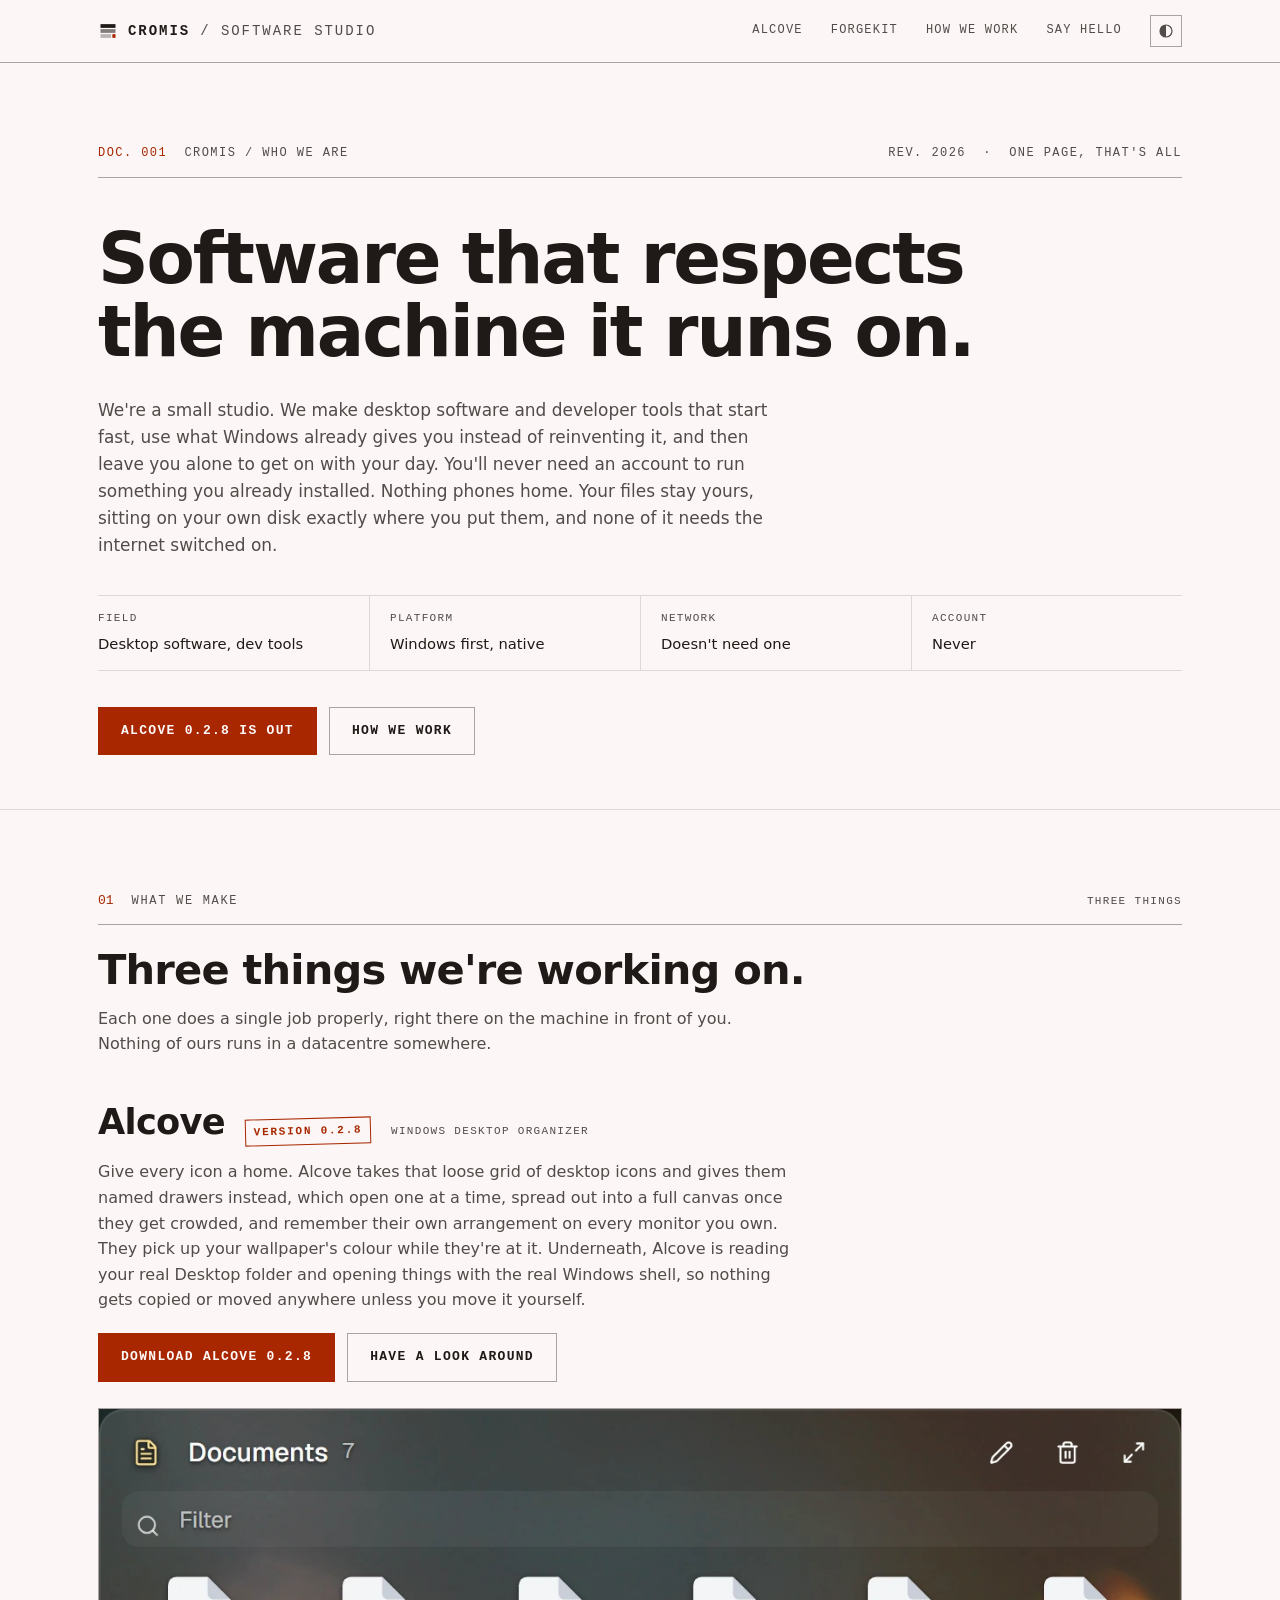
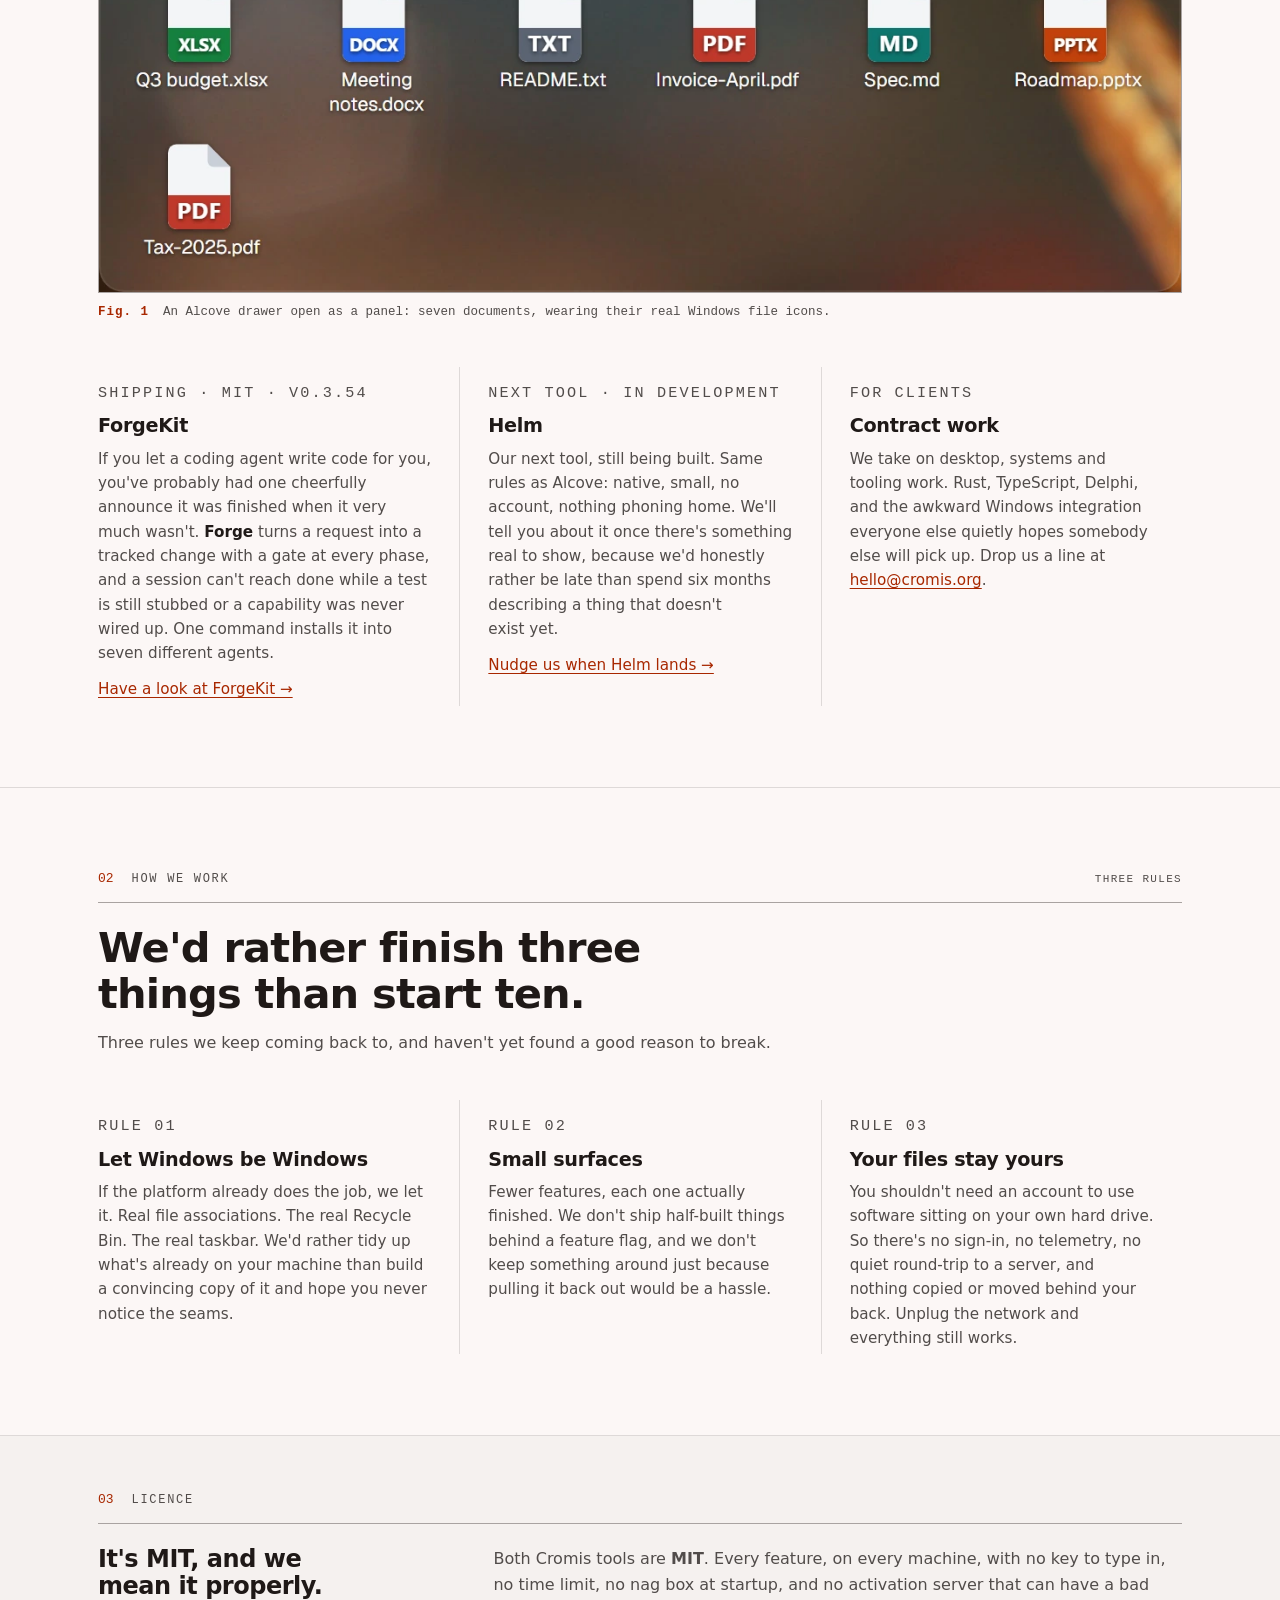
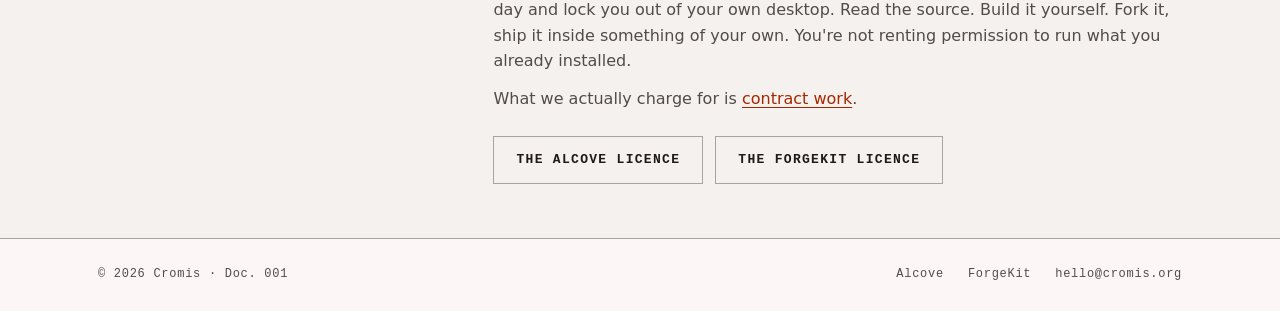
==== commit f207ee63: "Ship Alcove 0.2.8 on the site. The download, checksum and version stamps now point at 0.2.8. Clickin" ====
--- a/index.html
+++ b/index.html
@@ -70,7 +70,7 @@
         <div><dt>Account</dt><dd>Never</dd></div>
       </dl>
       <div class="actions">
-        <a class="btn btn-primary" href="alcove/">Alcove 0.2.7 is out</a>
+        <a class="btn btn-primary" href="alcove/">Alcove 0.2.8 is out</a>
         <a class="btn" href="#principles">How we work</a>
       </div>
     </div>
@@ -90,7 +90,7 @@
       <article class="lead-product">
         <div class="row-line">
           <h3>Alcove</h3>
-          <span class="stamp">Version 0.2.7</span>
+          <span class="stamp">Version 0.2.8</span>
           <span class="tagline">Windows desktop organizer</span>
         </div>
         <p>Give every icon a home. Alcove takes that loose grid of desktop icons and gives them
@@ -100,7 +100,7 @@
         Desktop folder and opening things with the real Windows shell, so nothing gets copied or
         moved anywhere unless you move it yourself.</p>
         <p class="actions" style="margin-top:20px">
-          <a class="btn btn-primary" href="https://github.com/izkac/alcove/releases/download/v0.2.7/Alcove_0.2.7_x64-setup.exe">Download Alcove 0.2.7</a>
+          <a class="btn btn-primary" href="https://github.com/izkac/alcove/releases/download/v0.2.8/Alcove_0.2.8_x64-setup.exe">Download Alcove 0.2.8</a>
           <a class="btn" href="alcove/">Have a look around</a>
         </p>
         <figure>
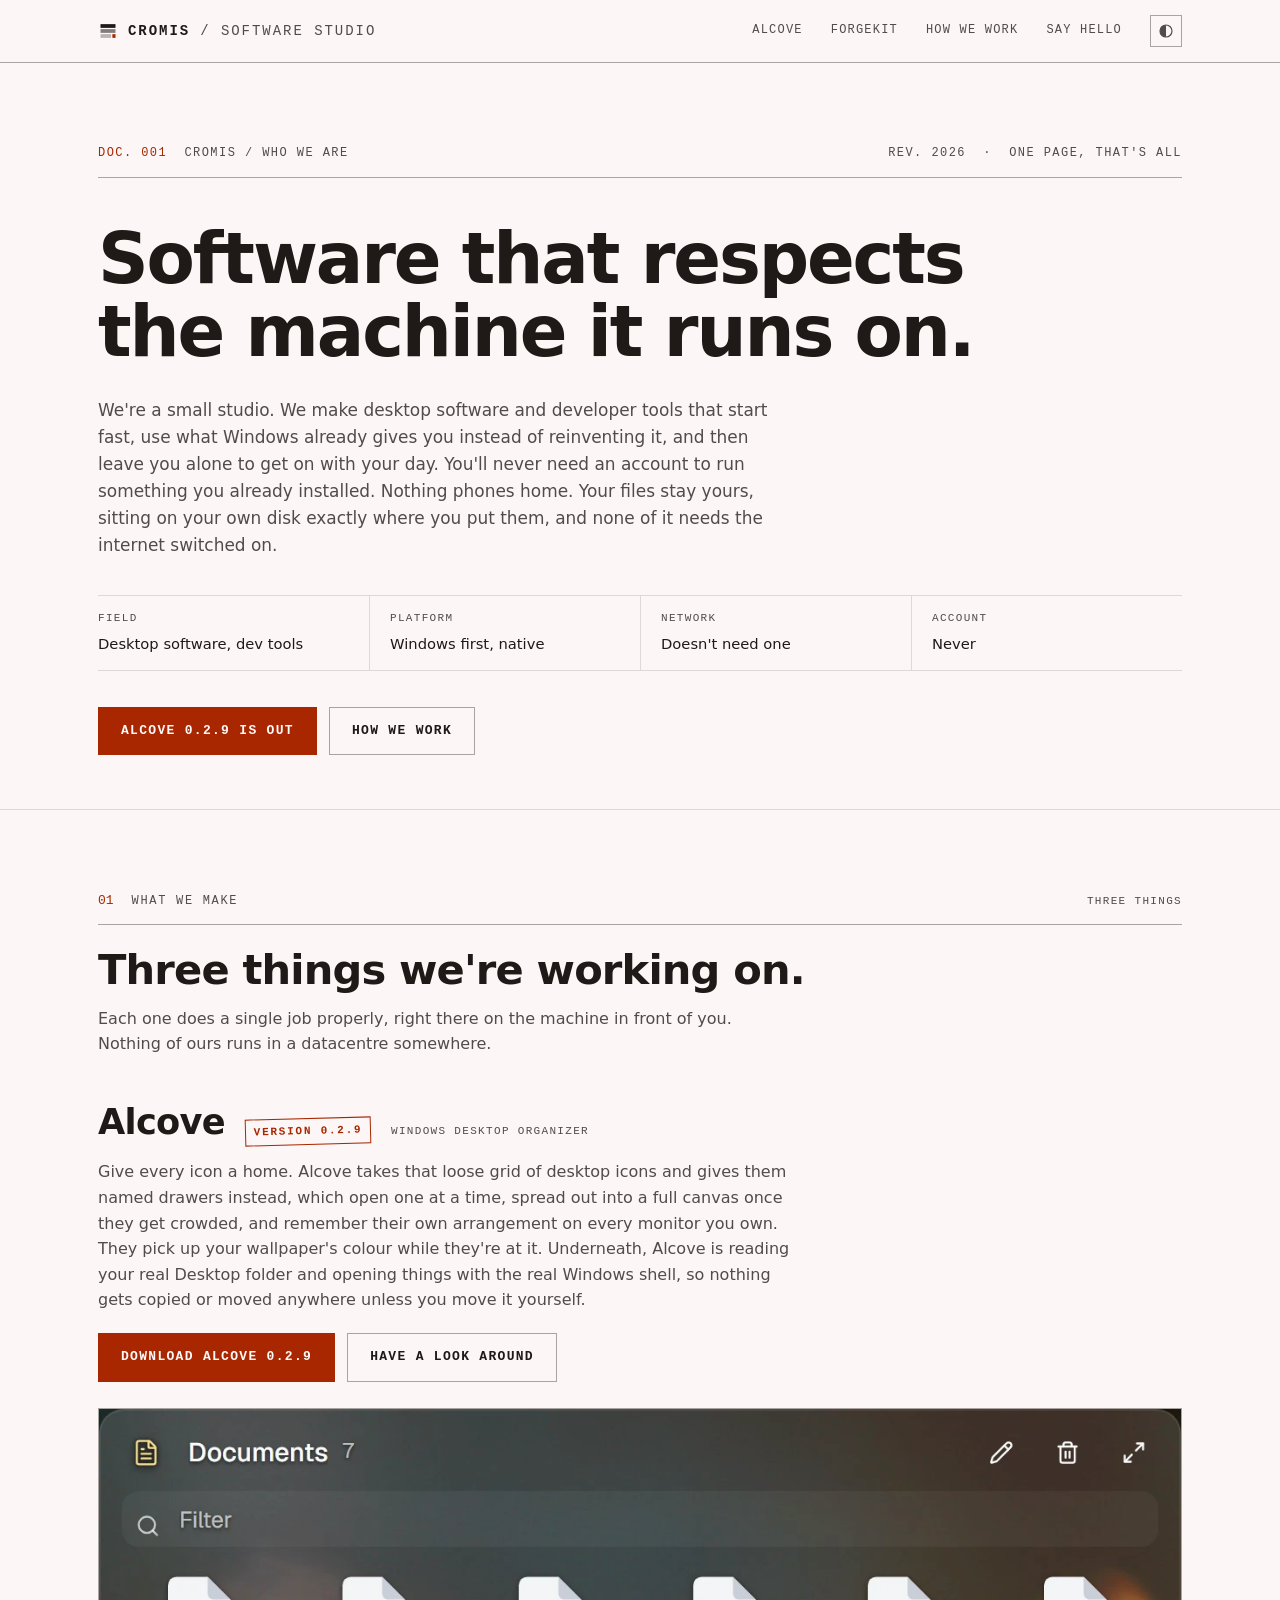
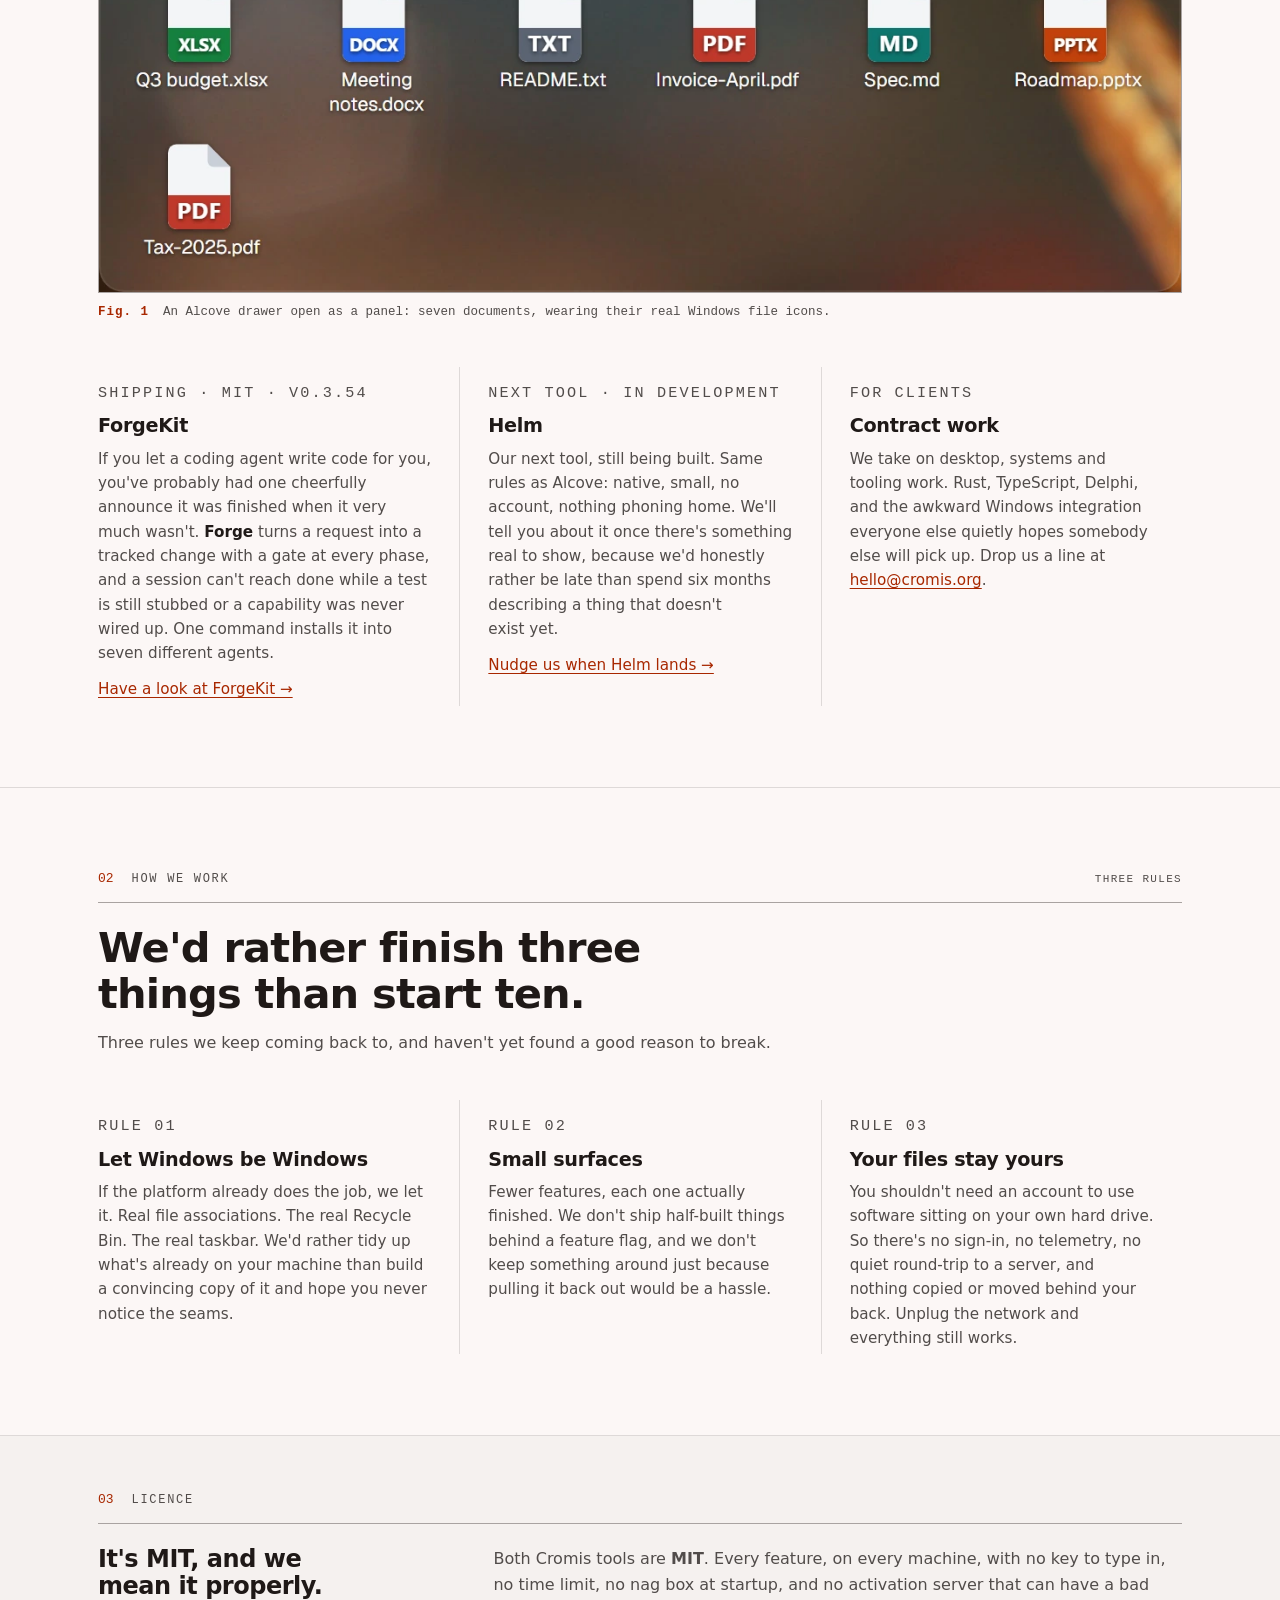
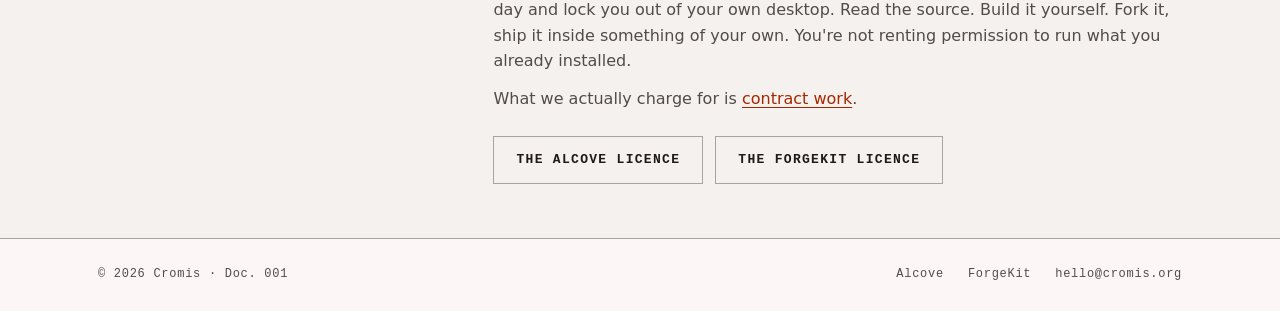
==== commit ca302b98: "Ship Alcove 0.2.9 on the site. The download, checksum and version stamps now point at 0.2.9. The fir" ====
--- a/index.html
+++ b/index.html
@@ -70,7 +70,7 @@
         <div><dt>Account</dt><dd>Never</dd></div>
       </dl>
       <div class="actions">
-        <a class="btn btn-primary" href="alcove/">Alcove 0.2.8 is out</a>
+        <a class="btn btn-primary" href="alcove/">Alcove 0.2.9 is out</a>
         <a class="btn" href="#principles">How we work</a>
       </div>
     </div>
@@ -90,7 +90,7 @@
       <article class="lead-product">
         <div class="row-line">
           <h3>Alcove</h3>
-          <span class="stamp">Version 0.2.8</span>
+          <span class="stamp">Version 0.2.9</span>
           <span class="tagline">Windows desktop organizer</span>
         </div>
         <p>Give every icon a home. Alcove takes that loose grid of desktop icons and gives them
@@ -100,7 +100,7 @@
         Desktop folder and opening things with the real Windows shell, so nothing gets copied or
         moved anywhere unless you move it yourself.</p>
         <p class="actions" style="margin-top:20px">
-          <a class="btn btn-primary" href="https://github.com/izkac/alcove/releases/download/v0.2.8/Alcove_0.2.8_x64-setup.exe">Download Alcove 0.2.8</a>
+          <a class="btn btn-primary" href="https://github.com/izkac/alcove/releases/download/v0.2.9/Alcove_0.2.9_x64-setup.exe">Download Alcove 0.2.9</a>
           <a class="btn" href="alcove/">Have a look around</a>
         </p>
         <figure>
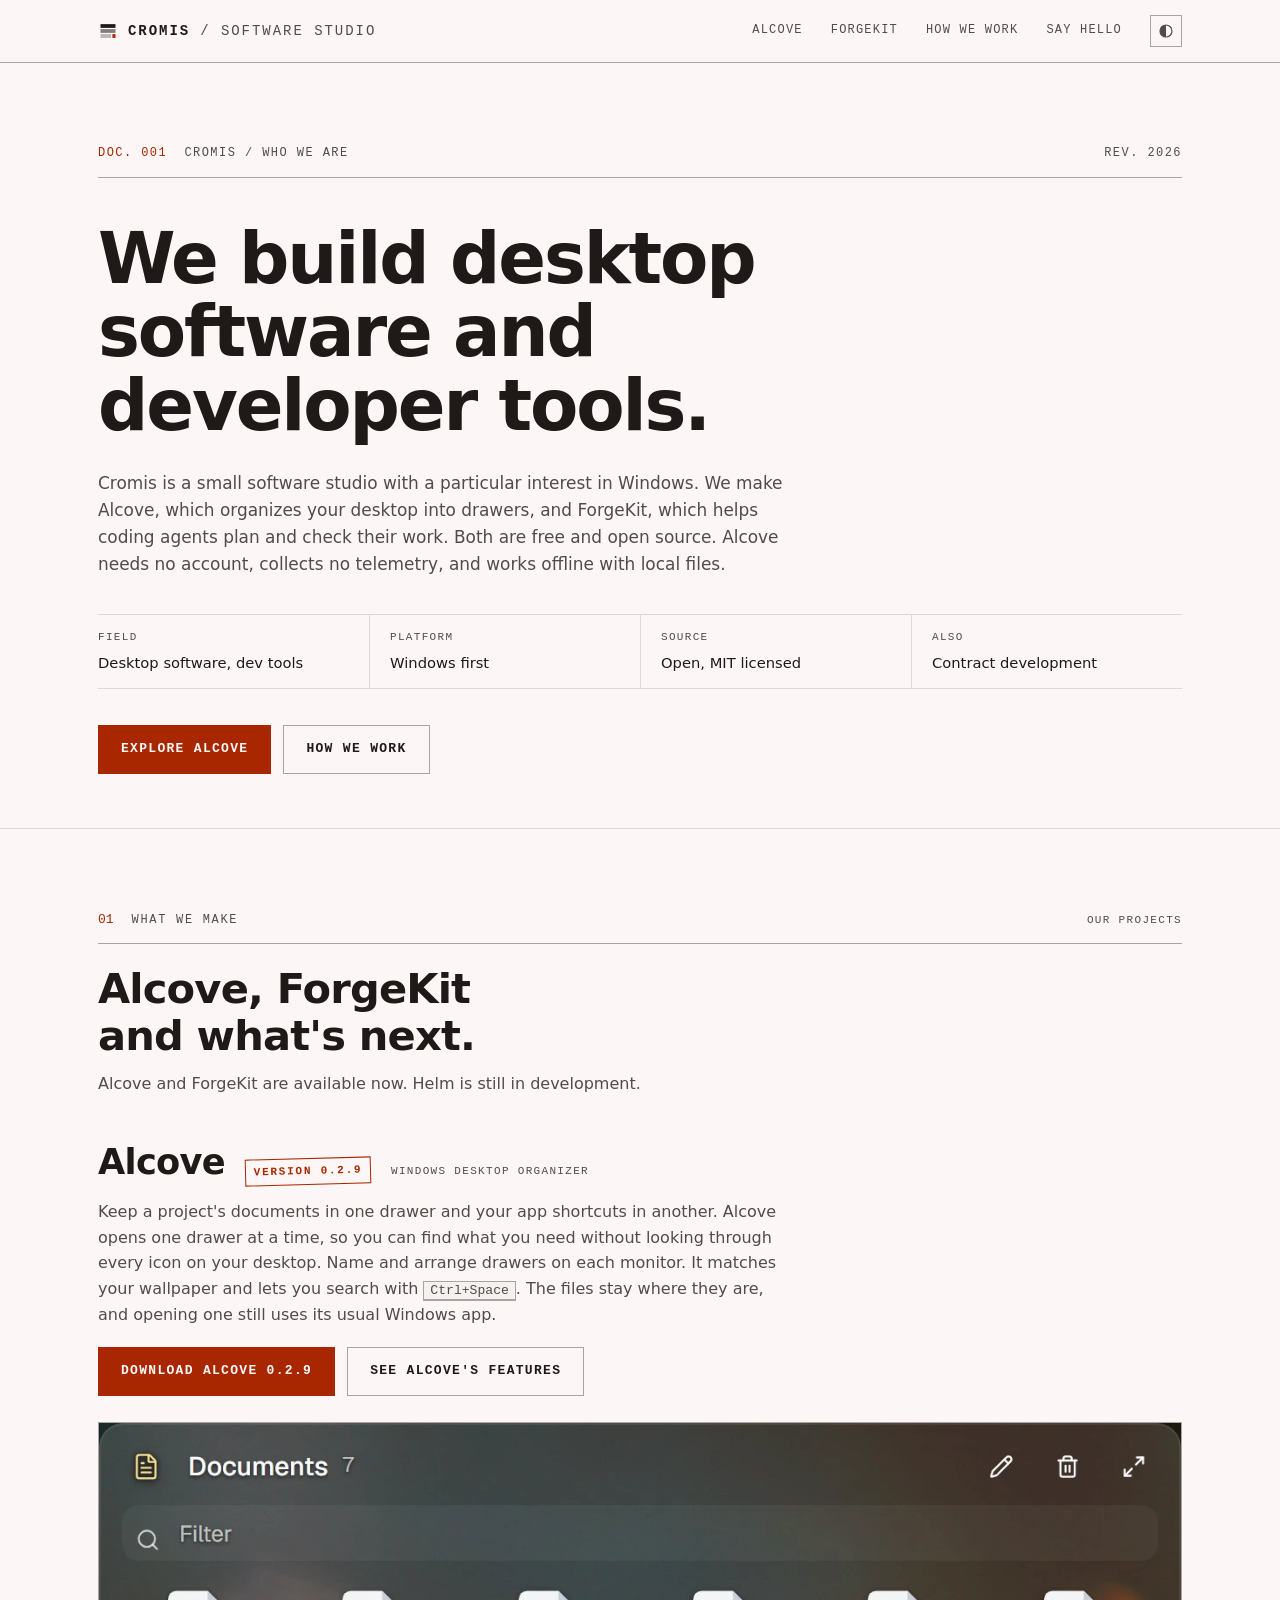
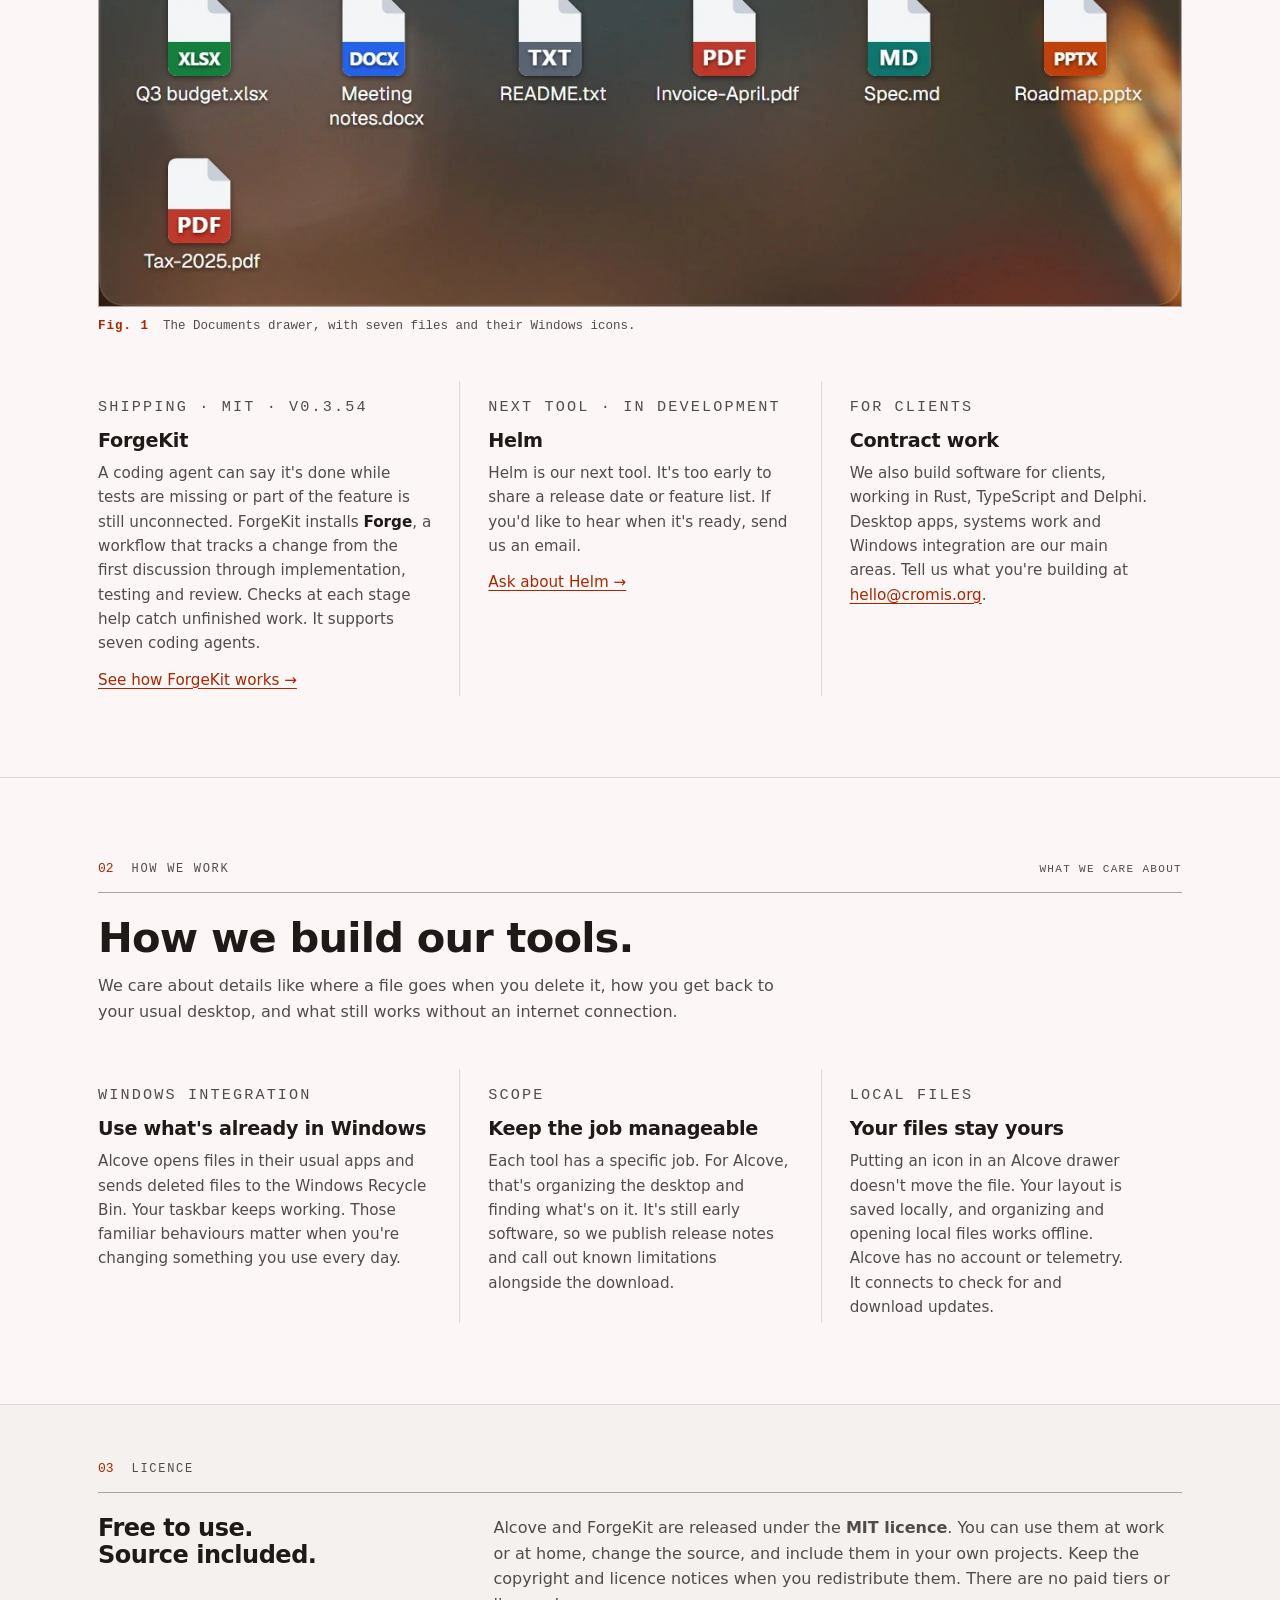
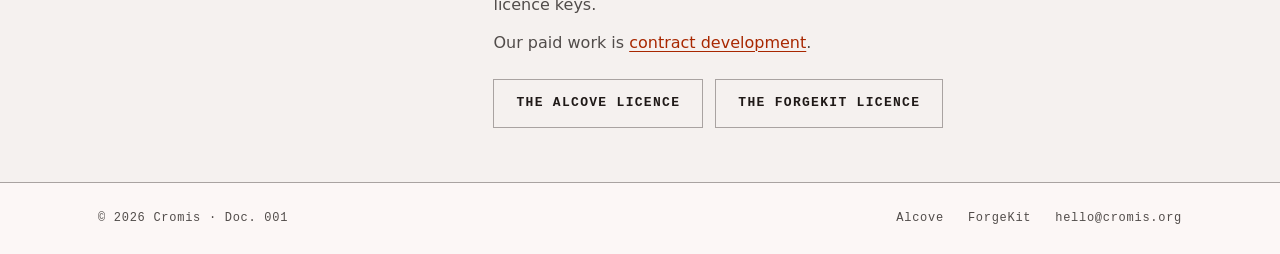
==== commit b9627f40: "Explain Cromis and Alcove in a clearer, more human voice." ====
--- a/index.html
+++ b/index.html
@@ -3,13 +3,13 @@
 <head>
 <meta charset="utf-8">
 <meta name="viewport" content="width=device-width, initial-scale=1">
-<title>Cromis: software that respects the machine it runs on</title>
-<meta name="description" content="We're a small studio making desktop software and developer tools. Small, fast, native where it counts, and quiet about it. Makers of Alcove, the Windows desktop organizer.">
+<title>Cromis: Windows desktop software and developer tools</title>
+<meta name="description" content="We're a small software studio building Windows desktop apps and developer tools. We make Alcove, a free desktop organizer, and ForgeKit for coding agents.">
 <link rel="icon" href="favicon.svg" type="image/svg+xml">
 <link rel="stylesheet" href="style.css">
 <script src="theme.js"></script>
-<meta property="og:title" content="Cromis: software that respects the machine it runs on">
-<meta property="og:description" content="A small studio making desktop software and developer tools. Makers of Alcove, the Windows desktop organizer.">
+<meta property="og:title" content="Cromis: desktop software and developer tools">
+<meta property="og:description" content="We make Alcove, a free Windows desktop organizer, and ForgeKit for coding agents. We also take on desktop, systems and tooling projects for clients.">
 <meta property="og:type" content="website">
 <meta property="og:url" content="https://cromis.org/">
 <meta property="og:site_name" content="Cromis">
@@ -19,6 +19,19 @@
 <meta property="og:image:alt" content="Alcove, the Windows desktop organizer by Cromis: named drawers on a shelf rail, tinted to match the wallpaper.">
 <meta name="twitter:card" content="summary_large_image">
 <link rel="canonical" href="https://cromis.org/">
+<script type="application/ld+json">
+{
+  "@context": "https://schema.org",
+  "@type": "Organization",
+  "@id": "https://cromis.org/#studio",
+  "name": "Cromis",
+  "url": "https://cromis.org/",
+  "email": "hello@cromis.org",
+  "logo": "https://cromis.org/favicon.svg",
+  "description": "A small software studio building Windows desktop apps and developer tools. Makers of Alcove and ForgeKit.",
+  "sameAs": ["https://github.com/izkac"]
+}
+</script>
 </head>
 <body>
 
@@ -55,22 +68,21 @@
     <div class="wrap">
       <p class="doc-line">
         <span><span class="doc-no">DOC. 001</span> &nbsp;Cromis / who we are</span>
-        <span>Rev. 2026 &nbsp;·&nbsp; One page, that's all</span>
-      </p>
-      <h1>Software that respects the machine it runs on.</h1>
-      <p class="lede">We're a small studio. We make desktop software and developer tools that start fast,
-      use what Windows already gives you instead of reinventing it, and then leave you alone
-      to get on with your day. You'll never need an account to run something you already
-      installed. Nothing phones home. Your files stay yours, sitting on your own disk exactly
-      where you put them, and none of it needs the internet switched on.</p>
+        <span>Rev. 2026</span>
+      </p>
+      <h1>We build desktop software and developer tools.</h1>
+      <p class="lede">Cromis is a small software studio with a particular interest in Windows.
+      We make Alcove, which organizes your desktop into drawers, and ForgeKit, which helps
+      coding agents plan and check their work. Both are free and open source.
+      Alcove needs no account, collects no telemetry, and works offline with local files.</p>
       <dl class="facts">
         <div><dt>Field</dt><dd>Desktop software, dev tools</dd></div>
-        <div><dt>Platform</dt><dd>Windows first, native</dd></div>
-        <div><dt>Network</dt><dd>Doesn't need one</dd></div>
-        <div><dt>Account</dt><dd>Never</dd></div>
+        <div><dt>Platform</dt><dd>Windows first</dd></div>
+        <div><dt>Source</dt><dd>Open, MIT licensed</dd></div>
+        <div><dt>Also</dt><dd>Contract development</dd></div>
       </dl>
       <div class="actions">
-        <a class="btn btn-primary" href="alcove/">Alcove 0.2.9 is out</a>
+        <a class="btn btn-primary" href="alcove/">Explore Alcove</a>
         <a class="btn" href="#principles">How we work</a>
       </div>
     </div>
@@ -81,11 +93,10 @@
       <p class="sec-head">
         <span class="sec-no">01</span>
         <span class="sec-kicker">What we make</span>
-        <span class="sec-tag">Three things</span>
-      </p>
-      <h2>Three things we're working on.</h2>
-      <p class="sec-sub">Each one does a single job properly, right there on the machine in
-      front of you. Nothing of ours runs in a datacentre somewhere.</p>
+        <span class="sec-tag">Our projects</span>
+      </p>
+      <h2>Alcove, ForgeKit and what's next.</h2>
+      <p class="sec-sub">Alcove and ForgeKit are available now. Helm is still in development.</p>
 
       <article class="lead-product">
         <div class="row-line">
@@ -93,22 +104,22 @@
           <span class="stamp">Version 0.2.9</span>
           <span class="tagline">Windows desktop organizer</span>
         </div>
-        <p>Give every icon a home. Alcove takes that loose grid of desktop icons and gives them
-        named drawers instead, which open one at a time, spread out into a full canvas once they
-        get crowded, and remember their own arrangement on every monitor you own. They pick up your wallpaper's colour while
-        they're at it. Underneath, Alcove is reading your real
-        Desktop folder and opening things with the real Windows shell, so nothing gets copied or
-        moved anywhere unless you move it yourself.</p>
+        <p>Keep a project's documents in one drawer and your app shortcuts in another.
+        Alcove opens one drawer at a time, so you can find what you need without looking
+        through every icon on your desktop. Name and arrange drawers on each monitor.
+        It matches your wallpaper and
+        lets you search with <kbd>Ctrl+Space</kbd>. The files stay where they are, and opening
+        one still uses its usual Windows app.</p>
         <p class="actions" style="margin-top:20px">
           <a class="btn btn-primary" href="https://github.com/izkac/alcove/releases/download/v0.2.9/Alcove_0.2.9_x64-setup.exe">Download Alcove 0.2.9</a>
-          <a class="btn" href="alcove/">Have a look around</a>
+          <a class="btn" href="alcove/">See Alcove's features</a>
         </p>
         <figure>
           <img class="shot" src="alcove/img/panel.webp" width="1240" height="554"
                loading="lazy" decoding="async"
                alt="An Alcove drawer open on the desktop, tinted the colour of the wallpaper behind it, showing seven documents with their real Windows file icons.">
           <figcaption><span class="fig-no">Fig. 1</span>
-          <span>An Alcove drawer open as a panel: seven documents, wearing their real Windows file icons.</span></figcaption>
+          <span>The Documents drawer, with seven files and their Windows icons.</span></figcaption>
         </figure>
       </article>
 
@@ -116,27 +127,25 @@
         <article id="forgekit">
           <p class="col-kicker">Shipping &middot; MIT &middot; v0.3.54</p>
           <h3>ForgeKit</h3>
-          <p>If you let a coding agent write code for you, you've probably had one cheerfully
-          announce it was finished when it very much wasn't. <strong>Forge</strong> turns a
-          request into a tracked change with a gate at every phase, and a session can't reach
-          done while a test is still stubbed or a capability was never wired up. One command
-          installs it into seven different agents.</p>
-          <p><a href="forgekit/">Have a look at ForgeKit &rarr;</a></p>
+          <p>A coding agent can say it's done while tests are missing or part of the feature
+          is still unconnected. ForgeKit installs <strong>Forge</strong>, a workflow that tracks
+          a change from the first discussion through implementation, testing and review.
+          Checks at each stage help catch unfinished work. It supports seven coding agents.</p>
+          <p><a href="forgekit/">See how ForgeKit works &rarr;</a></p>
         </article>
         <article id="helm">
           <p class="col-kicker">Next tool &middot; in development</p>
           <h3>Helm</h3>
-          <p>Our next tool, still being built. Same rules as Alcove: native, small, no account,
-          nothing phoning home. We'll tell you about it once there's something real to show, because we'd honestly
-          rather be late than spend six months describing a thing that doesn't exist yet.</p>
-          <p><a href="mailto:hello@cromis.org?subject=Tell%20me%20when%20Helm%20lands">Nudge us when Helm lands &rarr;</a></p>
+          <p>Helm is our next tool. It's too early to share a release date or feature list.
+          If you'd like to hear when it's ready, send us an email.</p>
+          <p><a href="mailto:hello@cromis.org?subject=Tell%20me%20when%20Helm%20lands">Ask about Helm &rarr;</a></p>
         </article>
         <article>
           <p class="col-kicker">For clients</p>
           <h3>Contract work</h3>
-          <p>We take on desktop, systems and tooling work. Rust, TypeScript, Delphi, and the
-          awkward Windows integration everyone else quietly hopes somebody else will pick up.
-          Drop us a line at <a href="mailto:hello@cromis.org">hello@cromis.org</a>.</p>
+          <p>We also build software for clients, working in Rust, TypeScript and Delphi.
+          Desktop apps, systems work and Windows integration are our main areas.
+          Tell us what you're building at <a href="mailto:hello@cromis.org">hello@cromis.org</a>.</p>
         </article>
       </div>
     </div>
@@ -147,33 +156,33 @@
       <p class="sec-head">
         <span class="sec-no">02</span>
         <span class="sec-kicker">How we work</span>
-        <span class="sec-tag">Three rules</span>
-      </p>
-      <h2>We'd rather finish three things than start ten.</h2>
-      <p class="sec-sub">Three rules we keep coming back to, and haven't yet found a good
-      reason to break.</p>
+        <span class="sec-tag">What we care about</span>
+      </p>
+      <h2>How we build our tools.</h2>
+      <p class="sec-sub">We care about details like where a file goes when you delete it,
+      how you get back to your usual desktop, and what still works without an internet connection.</p>
 
       <div class="cols cols-3">
         <article>
-          <p class="col-kicker">Rule 01</p>
-          <h3>Let Windows be Windows</h3>
-          <p>If the platform already does the job, we let it. Real file associations. The real
-          Recycle Bin. The real taskbar. We'd rather tidy up what's already on your machine than
-          build a convincing copy of it and hope you never notice the seams.</p>
-        </article>
-        <article>
-          <p class="col-kicker">Rule 02</p>
-          <h3>Small surfaces</h3>
-          <p>Fewer features, each one actually finished. We don't ship half-built things behind
-          a feature flag, and we don't keep something around just because pulling it back out
-          would be a hassle.</p>
-        </article>
-        <article>
-          <p class="col-kicker">Rule 03</p>
+          <p class="col-kicker">Windows integration</p>
+          <h3>Use what's already in Windows</h3>
+          <p>Alcove opens files in their usual apps and sends deleted files to the Windows
+          Recycle Bin. Your taskbar keeps working. Those familiar behaviours matter when
+          you're changing something you use every day.</p>
+        </article>
+        <article>
+          <p class="col-kicker">Scope</p>
+          <h3>Keep the job manageable</h3>
+          <p>Each tool has a specific job. For Alcove, that's organizing the desktop and
+          finding what's on it. It's still early software, so we publish release notes and
+          call out known limitations alongside the download.</p>
+        </article>
+        <article>
+          <p class="col-kicker">Local files</p>
           <h3>Your files stay yours</h3>
-          <p>You shouldn't need an account to use software sitting on your own hard drive. So
-          there's no sign-in, no telemetry, no quiet round-trip to a server, and nothing copied
-          or moved behind your back. Unplug the network and everything still works.</p>
+          <p>Putting an icon in an Alcove drawer doesn't move the file. Your layout is saved
+          locally, and organizing and opening local files works offline. Alcove has no
+          account or telemetry. It connects to check for and download updates.</p>
         </article>
       </div>
     </div>
@@ -186,15 +195,13 @@
         <span class="sec-kicker">Licence</span>
       </p>
       <div class="band-inner" style="margin-top:22px">
-        <h2>It's MIT, and we mean it properly.</h2>
+        <h2>Free to use. Source included.</h2>
         <div>
-          <p class="sec-sub" style="margin-top:0">Both Cromis tools are <strong>MIT</strong>.
-          Every feature, on every machine, with no key to type in, no time limit, no nag box at
-          startup, and no activation server that can have a bad day and lock you out of your own
-          desktop. Read the source. Build it yourself. Fork it, ship it inside something of your
-          own. You're not renting permission to run what you already installed.</p>
-          <p class="sec-sub">What we actually charge for is
-          <a href="#products">contract work</a>.</p>
+          <p class="sec-sub" style="margin-top:0">Alcove and ForgeKit are released under the
+          <strong>MIT licence</strong>. You can use them at work or at home, change the source,
+          and include them in your own projects. Keep the copyright and licence notices when
+          you redistribute them. There are no paid tiers or licence keys.</p>
+          <p class="sec-sub">Our paid work is <a href="#products">contract development</a>.</p>
           <p class="actions" style="margin-top:24px">
             <a class="btn" href="alcove/#licence">The Alcove licence</a>
             <a class="btn" href="forgekit/#licence">The ForgeKit licence</a>
--- a/style.css
+++ b/style.css
@@ -661,3 +661,9 @@
 @media print {
   .masthead nav, .theme, .actions { display: none; }
 }
+
+/* ---- Comparison table (three columns, neither side dimmed) ---------------------- */
+
+table.keys.compare td:last-child { color: inherit; }
+table.keys.compare td:first-child { white-space: normal; width: 26%; }
+table.keys.compare th:not(:first-child) { color: var(--ink); }
